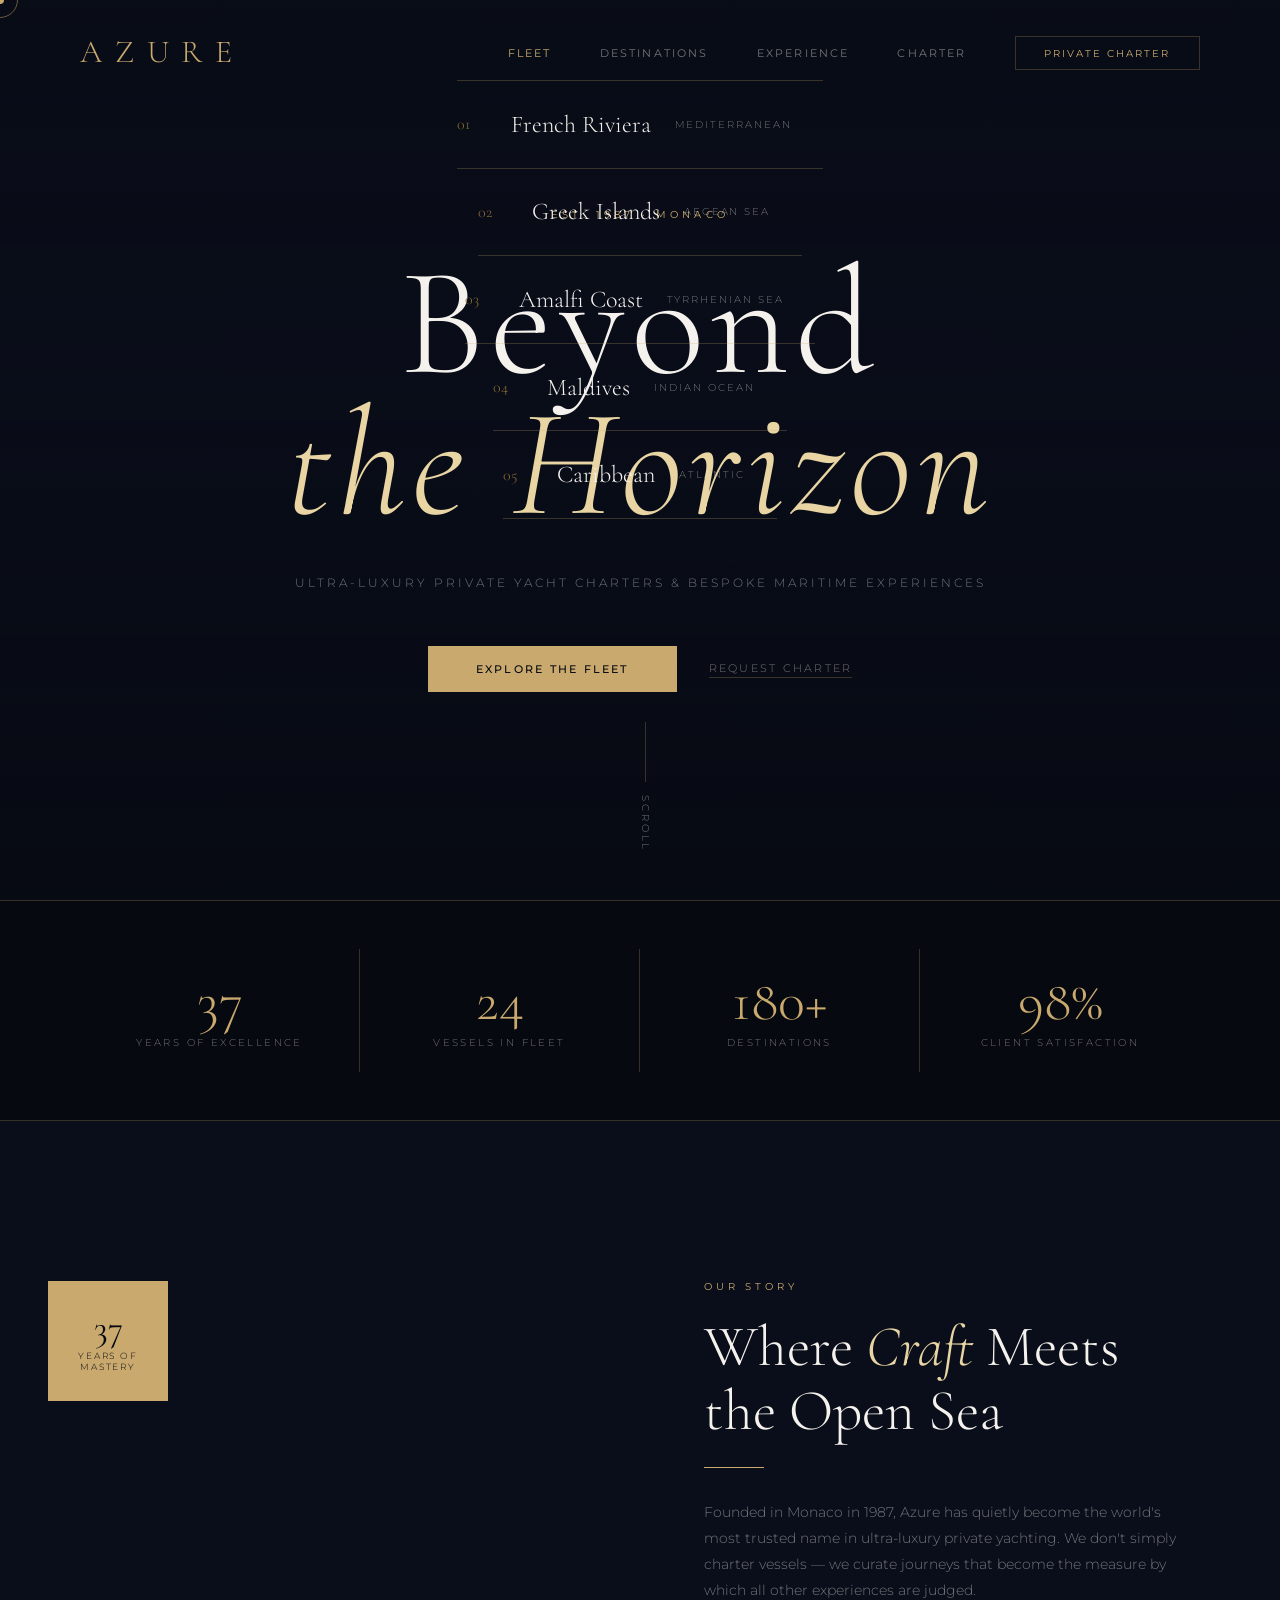
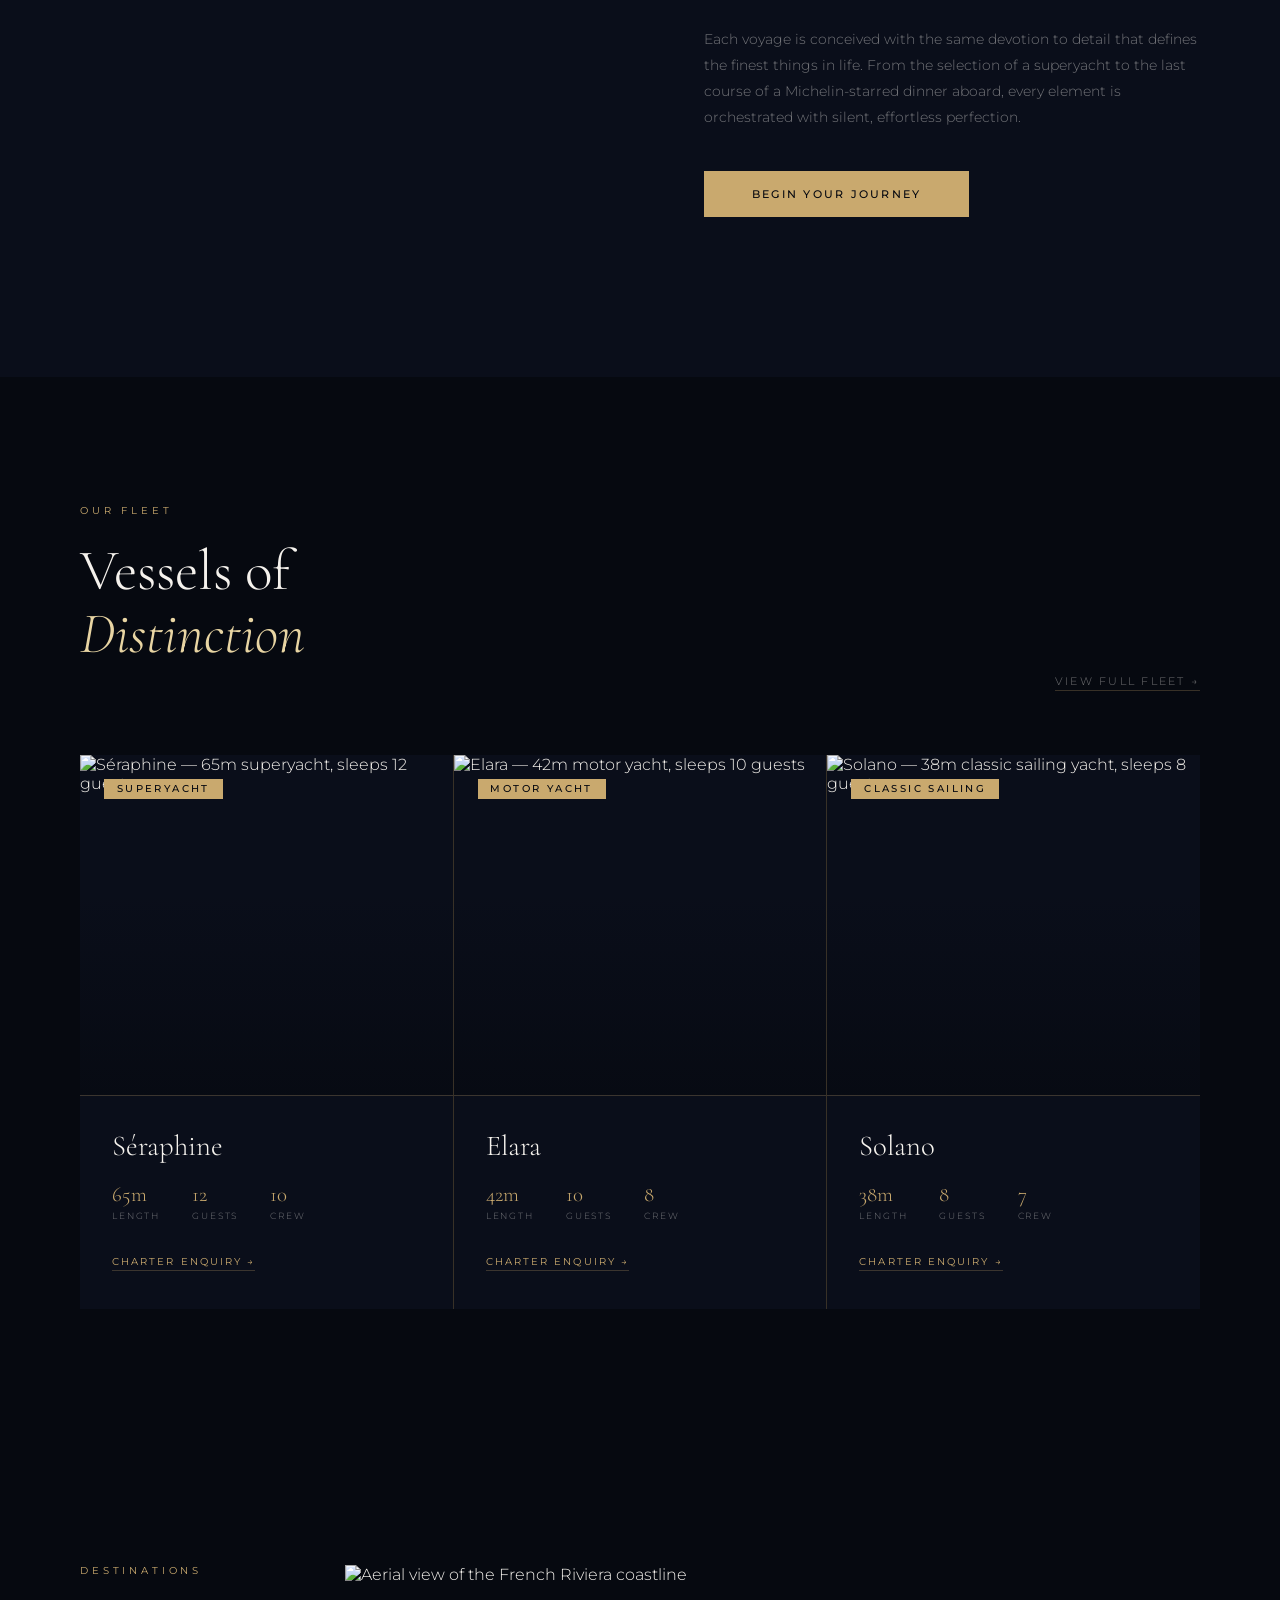
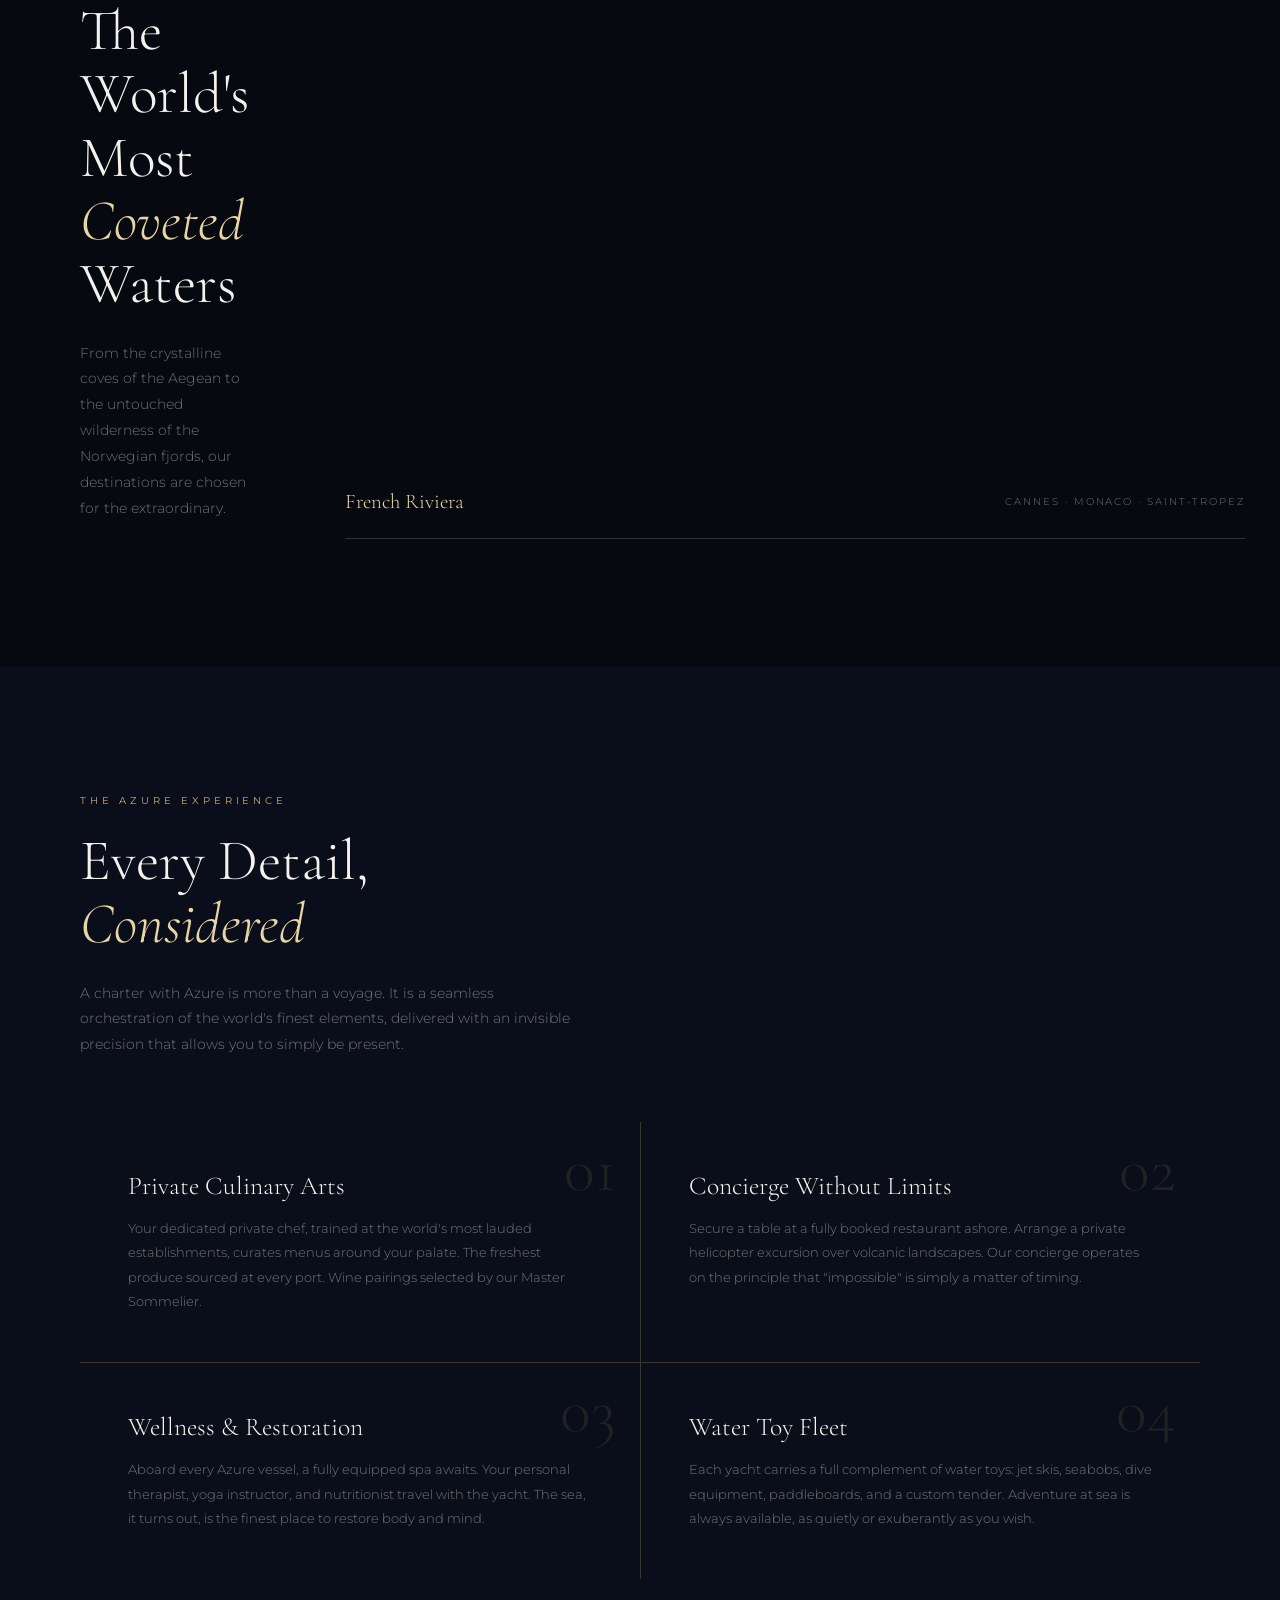
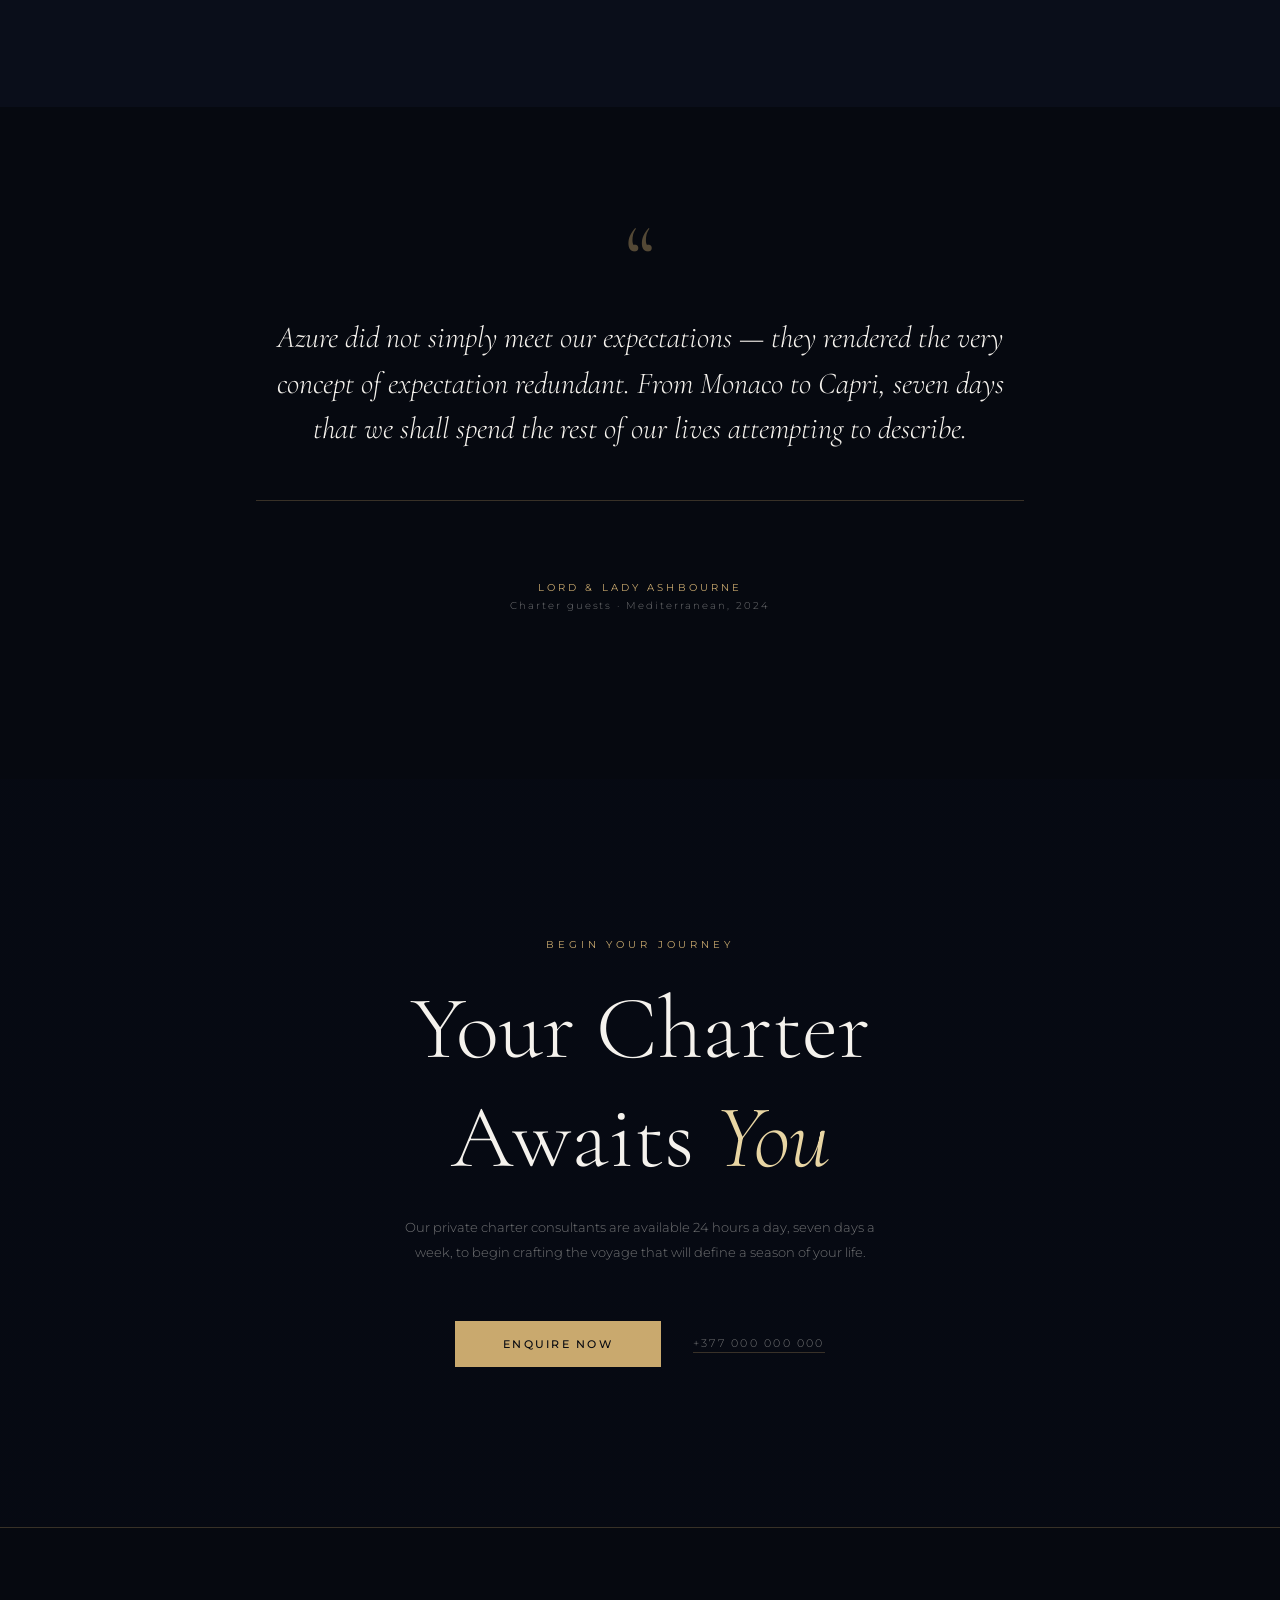
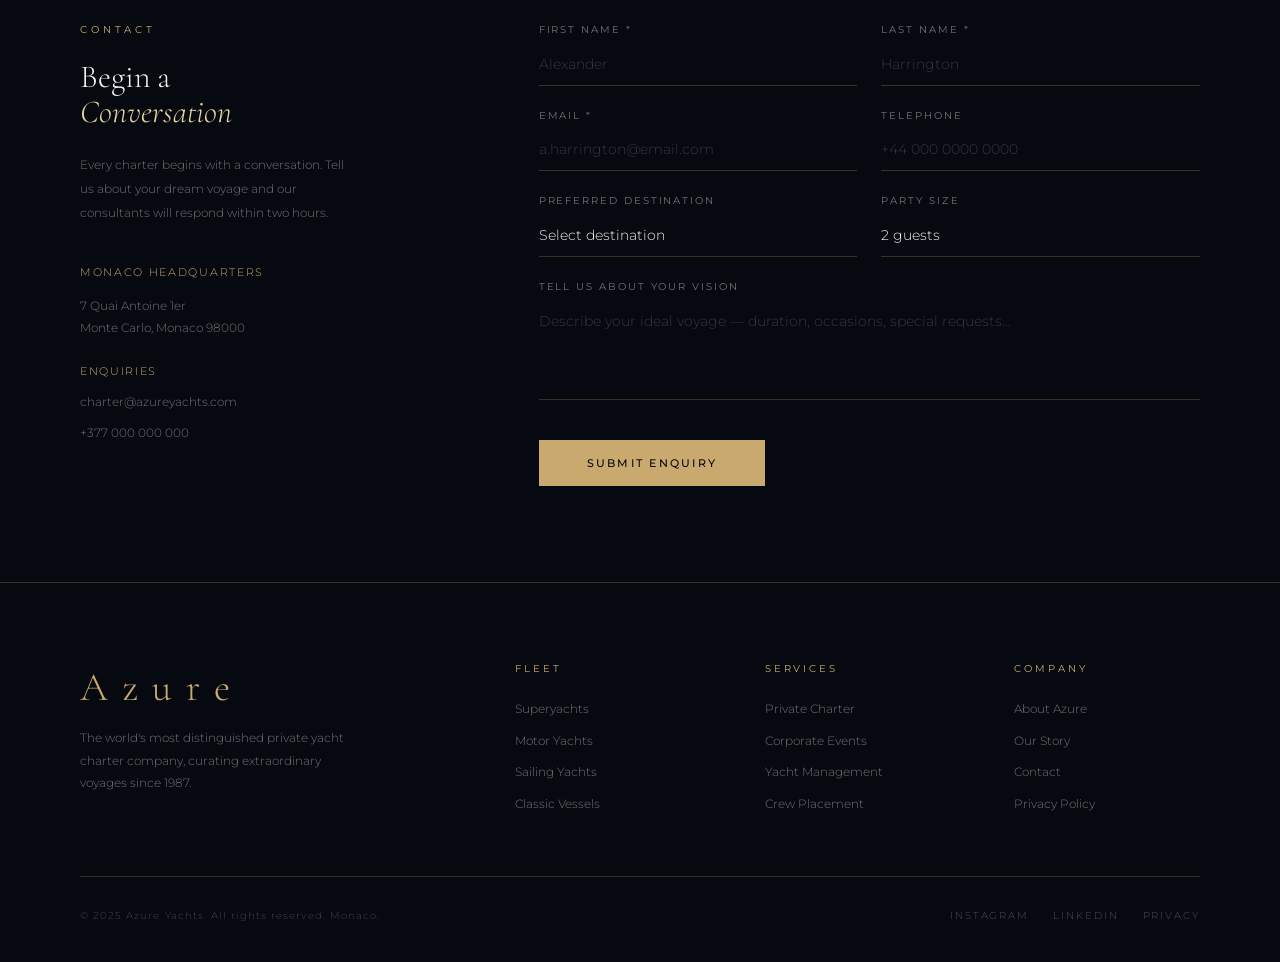
==== index.html @ 69f58d44 "Add files via upload" ====
<!DOCTYPE html>
<html lang="en">
<head>
  <meta charset="UTF-8">
  <meta name="viewport" content="width=device-width, initial-scale=1.0">

  <!-- SEO -->
  <title>Azure Yachts | Ultra-Luxury Private Yacht Charters | Monaco</title>
  <meta name="description" content="Azure Yachts offers world-class private yacht charters from Monaco. Explore the Mediterranean, Greek Islands, Maldives and Caribbean aboard our fleet of 24 superyachts. Est. 1987.">
  <meta name="keywords" content="luxury yacht charter, private yacht hire, superyacht Monaco, Mediterranean yacht charter, Azure Yachts">
  <meta name="robots" content="index, follow">
  <link rel="canonical" href="https://azureyachts.com/">

  <!-- Open Graph -->
  <meta property="og:title" content="Azure Yachts | Ultra-Luxury Private Yacht Charters">
  <meta property="og:description" content="Curating extraordinary private voyages since 1987. Charter a superyacht in the Mediterranean, Caribbean, Maldives and beyond.">
  <meta property="og:type" content="website">
  <meta property="og:url" content="https://azureyachts.com/">
  <meta property="og:image" content="https://images.unsplash.com/photo-1567899378494-47b22a2ae96a?w=1200&q=80">

  <!-- Twitter Card -->
  <meta name="twitter:card" content="summary_large_image">
  <meta name="twitter:title" content="Azure Yachts | Ultra-Luxury Private Yacht Charters">
  <meta name="twitter:description" content="Curating extraordinary private voyages since 1987.">
  <meta name="twitter:image" content="https://images.unsplash.com/photo-1567899378494-47b22a2ae96a?w=1200&q=80">

  <!-- Fonts -->
  <link rel="preconnect" href="https://fonts.googleapis.com">
  <link rel="preconnect" href="https://fonts.gstatic.com" crossorigin>
  <link href="https://fonts.googleapis.com/css2?family=Cormorant+Garamond:ital,wght@0,300;0,400;0,500;0,600;1,300;1,400&family=Montserrat:wght@200;300;400;500&display=swap" rel="stylesheet">

  <!-- Styles -->
  <link rel="stylesheet" href="css/style.css">
  <link rel="stylesheet" href="css/index.css">

  <!-- Structured Data -->
  <script type="application/ld+json">
  {
    "@context": "https://schema.org",
    "@type": "TravelAgency",
    "name": "Azure Yachts",
    "url": "https://azureyachts.com",
    "logo": "https://azureyachts.com/assets/logo.png",
    "description": "Ultra-luxury private yacht charter company based in Monaco. Est. 1987.",
    "address": {
      "@type": "PostalAddress",
      "streetAddress": "7 Quai Antoine 1er",
      "addressLocality": "Monte Carlo",
      "addressCountry": "MC",
      "postalCode": "98000"
    },
    "telephone": "+377000000000",
    "email": "charter@azureyachts.com",
    "foundingDate": "1987",
    "areaServed": ["Mediterranean", "Caribbean", "Indian Ocean", "Pacific", "Atlantic"]
  }
  </script>
</head>
<body>

<!-- Nav + Footer injected by components.js -->

<!-- =============================================
     HERO
============================================= -->
<main>
<section class="hero" id="home" aria-label="Hero">
  <div class="hero-bg" role="img" aria-label="Luxury superyacht at sea"></div>
  <div class="hero-content">
    <span class="hero-tag">Est. 1987 &middot; Monaco</span>
    <h1>Beyond <em>the Horizon</em></h1>
    <p class="hero-sub">Ultra-luxury private yacht charters &amp; bespoke maritime experiences</p>
    <div class="hero-actions">
      <a href="#fleet" class="btn-primary">Explore the Fleet</a>
      <a href="pages/enquiry.html" class="btn-ghost">Request Charter</a>
    </div>
  </div>
  <div class="scroll-indicator" aria-hidden="true">
    <div class="scroll-line"></div>
    <span>Scroll</span>
  </div>
</section>

<!-- =============================================
     STATS
============================================= -->
<div class="stats-strip" aria-label="Key statistics">
  <div class="stat-item reveal">
    <span class="stat-num">37</span>
    <span class="stat-label">Years of Excellence</span>
  </div>
  <div class="stat-item reveal reveal-delay-1">
    <span class="stat-num">24</span>
    <span class="stat-label">Vessels in Fleet</span>
  </div>
  <div class="stat-item reveal reveal-delay-2">
    <span class="stat-num">180+</span>
    <span class="stat-label">Destinations</span>
  </div>
  <div class="stat-item reveal reveal-delay-3">
    <span class="stat-num">98%</span>
    <span class="stat-label">Client Satisfaction</span>
  </div>
</div>

<!-- =============================================
     ABOUT
============================================= -->
<section id="about" aria-labelledby="about-heading">
  <div class="about">
    <div class="about-media reveal">
      <div class="about-img-main" role="img" aria-label="Luxury yacht deck"></div>
      <div class="about-img-accent" role="img" aria-label="Aerial view of yacht in blue water"></div>
      <div class="about-badge" aria-hidden="true">
        <strong>37</strong>
        <span>Years of Mastery</span>
      </div>
    </div>
    <div class="about-text">
      <span class="section-tag reveal">Our Story</span>
      <h2 id="about-heading" class="section-title reveal reveal-delay-1">Where <em>Craft</em> Meets<br>the Open Sea</h2>
      <div class="gold-divider reveal reveal-delay-2"></div>
      <p class="section-body reveal reveal-delay-2">
        Founded in Monaco in 1987, Azure has quietly become the world's most trusted name in ultra-luxury private yachting. We don't simply charter vessels — we curate journeys that become the measure by which all other experiences are judged.
      </p>
      <p class="section-body reveal reveal-delay-3" style="margin-top:1.5rem">
        Each voyage is conceived with the same devotion to detail that defines the finest things in life. From the selection of a superyacht to the last course of a Michelin-starred dinner aboard, every element is orchestrated with silent, effortless perfection.
      </p>
      <div class="reveal reveal-delay-3" style="margin-top: 2.5rem">
        <a href="pages/enquiry.html" class="btn-primary">Begin Your Journey</a>
      </div>
    </div>
  </div>
</section>

<!-- =============================================
     FLEET
============================================= -->
<section id="fleet" style="background: var(--deep);" aria-labelledby="fleet-heading">
  <div class="fleet-header">
    <div>
      <span class="section-tag reveal">Our Fleet</span>
      <h2 id="fleet-heading" class="section-title reveal reveal-delay-1">Vessels of<br><em>Distinction</em></h2>
    </div>
    <a href="pages/enquiry.html" class="btn-ghost reveal">View Full Fleet &rarr;</a>
  </div>

  <div class="fleet-grid">
    <article class="yacht-card reveal">
      <div class="yacht-img">
        <img src="https://images.unsplash.com/photo-1567899378494-47b22a2ae96a?w=700&q=80"
             alt="Séraphine — 65m superyacht, sleeps 12 guests" loading="lazy" width="700" height="340">
        <div class="yacht-img-overlay" aria-hidden="true"></div>
        <span class="yacht-type">Superyacht</span>
      </div>
      <div class="yacht-info">
        <h3 class="yacht-name">Séraphine</h3>
        <div class="yacht-specs">
          <div class="spec"><span class="spec-value">65m</span><span class="spec-label">Length</span></div>
          <div class="spec"><span class="spec-value">12</span><span class="spec-label">Guests</span></div>
          <div class="spec"><span class="spec-value">10</span><span class="spec-label">Crew</span></div>
        </div>
        <a href="pages/enquiry.html?vessel=Seraphine" class="yacht-link">Charter Enquiry &rarr;</a>
      </div>
    </article>

    <article class="yacht-card reveal reveal-delay-1">
      <div class="yacht-img">
        <img src="https://images.unsplash.com/photo-1605281317010-fe5ffe798166?w=700&q=80"
             alt="Elara — 42m motor yacht, sleeps 10 guests" loading="lazy" width="700" height="340">
        <div class="yacht-img-overlay" aria-hidden="true"></div>
        <span class="yacht-type">Motor Yacht</span>
      </div>
      <div class="yacht-info">
        <h3 class="yacht-name">Elara</h3>
        <div class="yacht-specs">
          <div class="spec"><span class="spec-value">42m</span><span class="spec-label">Length</span></div>
          <div class="spec"><span class="spec-value">10</span><span class="spec-label">Guests</span></div>
          <div class="spec"><span class="spec-value">8</span><span class="spec-label">Crew</span></div>
        </div>
        <a href="pages/enquiry.html?vessel=Elara" class="yacht-link">Charter Enquiry &rarr;</a>
      </div>
    </article>

    <article class="yacht-card reveal reveal-delay-2">
      <div class="yacht-img">
        <img src="https://images.unsplash.com/photo-1544551763-92ab472cad5d?w=700&q=80"
             alt="Solano — 38m classic sailing yacht, sleeps 8 guests" loading="lazy" width="700" height="340">
        <div class="yacht-img-overlay" aria-hidden="true"></div>
        <span class="yacht-type">Classic Sailing</span>
      </div>
      <div class="yacht-info">
        <h3 class="yacht-name">Solano</h3>
        <div class="yacht-specs">
          <div class="spec"><span class="spec-value">38m</span><span class="spec-label">Length</span></div>
          <div class="spec"><span class="spec-value">8</span><span class="spec-label">Guests</span></div>
          <div class="spec"><span class="spec-value">7</span><span class="spec-label">Crew</span></div>
        </div>
        <a href="pages/enquiry.html?vessel=Solano" class="yacht-link">Charter Enquiry &rarr;</a>
      </div>
    </article>
  </div>
</section>

<!-- =============================================
     DESTINATIONS
============================================= -->
<section class="destinations" id="destinations" aria-labelledby="dest-heading">
  <div class="dest-layout">
    <div>
      <span class="section-tag reveal">Destinations</span>
      <h2 id="dest-heading" class="section-title reveal reveal-delay-1">The World's Most<br><em>Coveted</em> Waters</h2>
      <p class="section-body reveal reveal-delay-2">From the crystalline coves of the Aegean to the untouched wilderness of the Norwegian fjords, our destinations are chosen for the extraordinary.</p>
      <nav class="dest-list" aria-label="Destination list">
        <a href="pages/enquiry.html?destination=french-riviera" class="dest-item reveal">
          <span class="dest-num">01</span>
          <span class="dest-name">French Riviera</span>
          <span class="dest-region">Mediterranean</span>
          <span class="dest-arrow" aria-hidden="true">&rarr;</span>
        </a>
        <a href="pages/enquiry.html?destination=greek-islands" class="dest-item reveal reveal-delay-1">
          <span class="dest-num">02</span>
          <span class="dest-name">Greek Islands</span>
          <span class="dest-region">Aegean Sea</span>
          <span class="dest-arrow" aria-hidden="true">&rarr;</span>
        </a>
        <a href="pages/enquiry.html?destination=amalfi-coast" class="dest-item reveal reveal-delay-2">
          <span class="dest-num">03</span>
          <span class="dest-name">Amalfi Coast</span>
          <span class="dest-region">Tyrrhenian Sea</span>
          <span class="dest-arrow" aria-hidden="true">&rarr;</span>
        </a>
        <a href="pages/enquiry.html?destination=maldives" class="dest-item reveal reveal-delay-3">
          <span class="dest-num">04</span>
          <span class="dest-name">Maldives</span>
          <span class="dest-region">Indian Ocean</span>
          <span class="dest-arrow" aria-hidden="true">&rarr;</span>
        </a>
        <a href="pages/enquiry.html?destination=caribbean" class="dest-item reveal">
          <span class="dest-num">05</span>
          <span class="dest-name">Caribbean</span>
          <span class="dest-region">Atlantic</span>
          <span class="dest-arrow" aria-hidden="true">&rarr;</span>
        </a>
      </nav>
    </div>
    <div class="dest-visual reveal">
      <img src="https://images.unsplash.com/photo-1559827291-72ee739d0d9a?w=900&q=85"
           alt="Aerial view of the French Riviera coastline" class="dest-main-img" loading="lazy" width="900" height="500">
      <div class="dest-caption">
        <span class="dest-caption-name">French Riviera</span>
        <span class="dest-caption-detail">Cannes &middot; Monaco &middot; Saint-Tropez</span>
      </div>
    </div>
  </div>
</section>

<!-- =============================================
     EXPERIENCE
============================================= -->
<section id="experience" aria-labelledby="exp-heading">
  <div style="max-width: 600px; margin-bottom: 0">
    <span class="section-tag reveal">The Azure Experience</span>
    <h2 id="exp-heading" class="section-title reveal reveal-delay-1">Every Detail,<br><em>Considered</em></h2>
    <p class="section-body reveal reveal-delay-2">A charter with Azure is more than a voyage. It is a seamless orchestration of the world's finest elements, delivered with an invisible precision that allows you to simply be present.</p>
  </div>

  <div class="experience-grid">
    <div class="exp-item reveal">
      <span class="exp-num" aria-hidden="true">01</span>
      <h3 class="exp-title">Private Culinary Arts</h3>
      <p class="exp-body">Your dedicated private chef, trained at the world's most lauded establishments, curates menus around your palate. The freshest produce sourced at every port. Wine pairings selected by our Master Sommelier.</p>
    </div>
    <div class="exp-item reveal reveal-delay-1">
      <span class="exp-num" aria-hidden="true">02</span>
      <h3 class="exp-title">Concierge Without Limits</h3>
      <p class="exp-body">Secure a table at a fully booked restaurant ashore. Arrange a private helicopter excursion over volcanic landscapes. Our concierge operates on the principle that "impossible" is simply a matter of timing.</p>
    </div>
    <div class="exp-item reveal">
      <span class="exp-num" aria-hidden="true">03</span>
      <h3 class="exp-title">Wellness &amp; Restoration</h3>
      <p class="exp-body">Aboard every Azure vessel, a fully equipped spa awaits. Your personal therapist, yoga instructor, and nutritionist travel with the yacht. The sea, it turns out, is the finest place to restore body and mind.</p>
    </div>
    <div class="exp-item reveal reveal-delay-1">
      <span class="exp-num" aria-hidden="true">04</span>
      <h3 class="exp-title">Water Toy Fleet</h3>
      <p class="exp-body">Each yacht carries a full complement of water toys: jet skis, seabobs, dive equipment, paddleboards, and a custom tender. Adventure at sea is always available, as quietly or exuberantly as you wish.</p>
    </div>
  </div>
</section>

<!-- =============================================
     TESTIMONIAL
============================================= -->
<div class="testimonial-section">
  <span class="quote-mark" aria-hidden="true">&ldquo;</span>
  <blockquote>
    <p class="quote-text reveal">Azure did not simply meet our expectations — they rendered the very concept of expectation redundant. From Monaco to Capri, seven days that we shall spend the rest of our lives attempting to describe.</p>
    <footer class="reveal reveal-delay-1">
      <p class="quote-author">Lord &amp; Lady Ashbourne</p>
      <span class="quote-title">Charter guests &middot; Mediterranean, 2024</span>
    </footer>
  </blockquote>
</div>

<!-- =============================================
     CTA
============================================= -->
<div class="cta-section" id="charter">
  <div class="cta-bg" role="img" aria-label="Sunset over yacht deck"></div>
  <div class="cta-content">
    <span class="section-tag reveal" style="display:block">Begin Your Journey</span>
    <h2 class="cta-title reveal reveal-delay-1">Your Charter<br>Awaits <em>You</em></h2>
    <p class="cta-body reveal reveal-delay-2">Our private charter consultants are available 24 hours a day, seven days a week, to begin crafting the voyage that will define a season of your life.</p>
    <div class="cta-actions reveal reveal-delay-3">
      <a href="pages/enquiry.html" class="btn-primary">Enquire Now</a>
      <a href="tel:+377000000000" class="btn-ghost">+377 000 000 000</a>
    </div>
  </div>
</div>

<!-- =============================================
     INLINE CONTACT STRIP
============================================= -->
<div class="contact-strip" id="contact">
  <div>
    <span class="section-tag">Contact</span>
    <h2 class="section-title" style="font-size: 2rem; margin-bottom: 1.5rem">Begin a<br><em>Conversation</em></h2>
    <p style="font-size: 0.78rem; line-height: 1.9; color: var(--muted); max-width: 280px;">Every charter begins with a conversation. Tell us about your dream voyage and our consultants will respond within two hours.</p>
    <address style="margin-top: 2.5rem; display: flex; flex-direction: column; gap: 1rem; font-style: normal;">
      <div style="font-size: 0.7rem; letter-spacing: 0.15em; color: var(--gold);">MONACO HEADQUARTERS</div>
      <div style="font-size: 0.78rem; color: var(--muted); line-height: 1.8;">7 Quai Antoine 1er<br>Monte Carlo, Monaco 98000</div>
      <div style="font-size: 0.7rem; letter-spacing: 0.15em; color: var(--gold); margin-top: 0.5rem;">ENQUIRIES</div>
      <a href="mailto:charter@azureyachts.com" style="font-size: 0.78rem; color: var(--muted); text-decoration: none; transition: color 0.3s" onmouseover="this.style.color='var(--gold-light)'" onmouseout="this.style.color='var(--muted)'">charter@azureyachts.com</a>
      <a href="tel:+377000000000" style="font-size: 0.78rem; color: var(--muted); text-decoration: none; transition: color 0.3s" onmouseover="this.style.color='var(--gold-light)'" onmouseout="this.style.color='var(--muted)'">+377 000 000 000</a>
    </address>
  </div>

  <!-- FormSubmit — replace YOUR_EMAIL with actual address -->
  <form id="homeContactForm" action="https://formsubmit.co/charter@azureyachts.com" method="POST" novalidate>
    <!-- FormSubmit config -->
    <input type="hidden" name="_subject" value="New Charter Enquiry — Azure Yachts">
    <input type="hidden" name="_next" value="https://azureyachts.com/pages/thank-you.html">
    <input type="hidden" name="_captcha" value="false">
    <input type="hidden" name="_template" value="table">
    <!-- Honeypot -->
    <input type="text" name="_honey" style="display:none">

    <div class="form-row">
      <div class="form-group">
        <label for="hc-first">First Name <span aria-hidden="true">*</span></label>
        <input type="text" id="hc-first" name="first_name" placeholder="Alexander" required autocomplete="given-name">
        <span class="form-error">Please enter your first name</span>
      </div>
      <div class="form-group">
        <label for="hc-last">Last Name <span aria-hidden="true">*</span></label>
        <input type="text" id="hc-last" name="last_name" placeholder="Harrington" required autocomplete="family-name">
        <span class="form-error">Please enter your last name</span>
      </div>
    </div>
    <div class="form-row">
      <div class="form-group">
        <label for="hc-email">Email <span aria-hidden="true">*</span></label>
        <input type="email" id="hc-email" name="email" placeholder="a.harrington@email.com" required autocomplete="email">
        <span class="form-error">Please enter a valid email</span>
      </div>
      <div class="form-group">
        <label for="hc-tel">Telephone</label>
        <input type="tel" id="hc-tel" name="telephone" placeholder="+44 000 0000 0000" autocomplete="tel">
      </div>
    </div>
    <div class="form-row">
      <div class="form-group">
        <label for="hc-dest">Preferred Destination</label>
        <select id="hc-dest" name="destination">
          <option value="">Select destination</option>
          <option>French Riviera</option>
          <option>Greek Islands</option>
          <option>Amalfi Coast</option>
          <option>Maldives</option>
          <option>Caribbean</option>
          <option>Norway Fjords</option>
          <option>Other / Bespoke</option>
        </select>
      </div>
      <div class="form-group">
        <label for="hc-guests">Party Size</label>
        <select id="hc-guests" name="party_size">
          <option>2 guests</option>
          <option>4–6 guests</option>
          <option>7–10 guests</option>
          <option>11–12 guests</option>
        </select>
      </div>
    </div>
    <div class="form-row">
      <div class="form-group form-full">
        <label for="hc-msg">Tell us about your vision</label>
        <textarea id="hc-msg" name="message" placeholder="Describe your ideal voyage — duration, occasions, special requests…"></textarea>
      </div>
    </div>
    <button type="submit" class="btn-primary" style="margin-top: 1rem; cursor: pointer;">Submit Enquiry</button>
  </form>
</div>
</main>

<!-- Scripts -->
<script src="js/components.js"></script>
<script src="js/main.js"></script>
<script src="js/index.js"></script>
</body>
</html>
---- css/style.css ----
/* =============================================
   AZURE YACHTS — Global Styles
   ============================================= */

*, *::before, *::after { margin: 0; padding: 0; box-sizing: border-box; }

:root {
  --navy: #0a0e1a;
  --deep: #060910;
  --gold: #c9a96e;
  --gold-light: #e8d5a3;
  --gold-dark: #8a6a35;
  --white: #f5f2ed;
  --cream: #ede8df;
  --muted: rgba(245,242,237,0.45);
  --subtle: rgba(201,169,110,0.15);
  --border: rgba(201,169,110,0.25);
  --nav-height: 90px;
}

html { scroll-behavior: smooth; }

body {
  background: var(--navy);
  color: var(--white);
  font-family: 'Montserrat', sans-serif;
  font-weight: 300;
  overflow-x: hidden;
  cursor: none;
}

/* Hide cursor on touch devices */
@media (hover: none) {
  body { cursor: auto; }
  .cursor, .cursor-ring { display: none; }
}

/* =============================================
   CUSTOM CURSOR
   ============================================= */
.cursor {
  position: fixed; width: 8px; height: 8px;
  background: var(--gold); border-radius: 50%;
  pointer-events: none; z-index: 9999;
  transform: translate(-50%, -50%);
  transition: transform 0.1s ease, width 0.2s ease, height 0.2s ease;
  will-change: left, top;
}
.cursor-ring {
  position: fixed; width: 36px; height: 36px;
  border: 1px solid rgba(201,169,110,0.5); border-radius: 50%;
  pointer-events: none; z-index: 9998;
  transform: translate(-50%, -50%);
  transition: all 0.25s ease;
  will-change: left, top;
}
.cursor.hover { width: 14px; height: 14px; }
.cursor-ring.hover { width: 56px; height: 56px; opacity: 0.4; }

/* =============================================
   NAVIGATION
   ============================================= */
nav {
  position: fixed; top: 0; left: 0; right: 0; z-index: 200;
  padding: 2rem 5rem;
  display: flex; align-items: center; justify-content: space-between;
  transition: all 0.5s ease;
}
nav.scrolled {
  background: rgba(6,9,16,0.95);
  backdrop-filter: blur(20px);
  -webkit-backdrop-filter: blur(20px);
  padding: 1rem 5rem;
  border-bottom: 1px solid var(--border);
}
.nav-logo {
  font-family: 'Cormorant Garamond', serif;
  font-size: 2rem; font-weight: 300; letter-spacing: 0.4em;
  color: var(--gold); text-decoration: none;
  text-transform: uppercase; z-index: 201;
}
.nav-links {
  display: flex; gap: 3rem; list-style: none; align-items: center;
}
.nav-links a {
  color: var(--muted); text-decoration: none;
  font-size: 0.68rem; letter-spacing: 0.2em; text-transform: uppercase;
  transition: color 0.3s ease; font-weight: 400;
}
.nav-links a:hover, .nav-links a.active { color: var(--gold); }
.nav-cta {
  padding: 0.65rem 1.8rem !important;
  border: 1px solid var(--border) !important;
  color: var(--gold) !important;
  font-size: 0.62rem !important;
  transition: all 0.3s ease !important;
  font-weight: 400 !important;
}
.nav-cta:hover {
  background: var(--subtle) !important;
  border-color: var(--gold) !important;
  color: var(--gold-light) !important;
}

/* Hamburger */
.nav-hamburger {
  display: none; flex-direction: column; gap: 5px;
  background: none; border: none; cursor: pointer; z-index: 201; padding: 4px;
}
.nav-hamburger span {
  display: block; width: 24px; height: 1px; background: var(--gold);
  transition: all 0.3s ease; transform-origin: center;
}
.nav-hamburger.open span:nth-child(1) { transform: translateY(6px) rotate(45deg); }
.nav-hamburger.open span:nth-child(2) { opacity: 0; }
.nav-hamburger.open span:nth-child(3) { transform: translateY(-6px) rotate(-45deg); }

/* Mobile menu */
.nav-mobile {
  display: none; position: fixed; inset: 0; z-index: 199;
  background: rgba(6,9,16,0.98);
  flex-direction: column; align-items: center; justify-content: center;
  gap: 2.5rem;
}
.nav-mobile.open { display: flex; }
.nav-mobile a {
  font-family: 'Cormorant Garamond', serif;
  font-size: 2.5rem; font-weight: 300; color: var(--white);
  text-decoration: none; letter-spacing: 0.05em;
  transition: color 0.3s ease;
}
.nav-mobile a:hover { color: var(--gold-light); }
.nav-mobile .mobile-cta {
  font-family: 'Montserrat', sans-serif;
  font-size: 0.7rem; letter-spacing: 0.25em; text-transform: uppercase;
  color: var(--gold); border: 1px solid var(--border);
  padding: 0.8rem 2.5rem; margin-top: 1rem;
  font-size: 0.65rem;
}

/* =============================================
   TYPOGRAPHY & SHARED COMPONENTS
   ============================================= */
.section-tag {
  font-size: 0.6rem; letter-spacing: 0.4em; text-transform: uppercase;
  color: var(--gold); margin-bottom: 1.5rem; display: block; font-weight: 400;
}
.section-title {
  font-family: 'Cormorant Garamond', serif;
  font-size: clamp(2.2rem, 4.5vw, 3.8rem);
  font-weight: 300; line-height: 1.1;
  color: var(--white); margin-bottom: 1.5rem;
}
.section-title em { font-style: italic; color: var(--gold-light); }
.section-body {
  font-size: 0.85rem; line-height: 1.9; color: var(--muted);
  max-width: 500px; font-weight: 300;
}
.gold-divider {
  width: 60px; height: 1px; background: var(--gold); margin: 0 0 2rem;
}

/* Buttons */
.btn-primary {
  padding: 1rem 3rem; background: var(--gold); color: var(--deep);
  text-decoration: none; font-size: 0.7rem;
  letter-spacing: 0.2em; text-transform: uppercase; font-weight: 500;
  transition: all 0.3s ease; display: inline-block;
  border: none; font-family: 'Montserrat', sans-serif;
}
.btn-primary:hover { background: var(--gold-light); }
.btn-ghost {
  color: var(--muted); text-decoration: none; font-size: 0.7rem;
  letter-spacing: 0.2em; text-transform: uppercase; font-weight: 300;
  border-bottom: 1px solid var(--border); padding-bottom: 2px;
  transition: all 0.3s ease; display: inline-block;
}
.btn-ghost:hover { color: var(--gold); border-color: var(--gold); }

/* Reveal animations */
.reveal {
  opacity: 0; transform: translateY(28px);
  transition: opacity 0.8s ease, transform 0.8s ease;
}
.reveal.visible { opacity: 1; transform: translateY(0); }
.reveal-delay-1 { transition-delay: 0.15s; }
.reveal-delay-2 { transition-delay: 0.3s; }
.reveal-delay-3 { transition-delay: 0.45s; }

/* =============================================
   FOOTER
   ============================================= */
footer {
  background: var(--deep);
  border-top: 1px solid var(--border);
  padding: 5rem 5rem 2.5rem;
}
.footer-grid {
  display: grid; grid-template-columns: 2fr 1fr 1fr 1fr; gap: 4rem; margin-bottom: 4rem;
}
.footer-logo {
  font-family: 'Cormorant Garamond', serif;
  font-size: 2.5rem; font-weight: 300; letter-spacing: 0.35em;
  color: var(--gold); text-decoration: none; display: block;
}
.footer-tagline {
  font-size: 0.75rem; line-height: 1.9; color: var(--muted);
  margin-top: 1rem; font-weight: 300; max-width: 280px;
}
.footer-col h4 {
  font-size: 0.6rem; letter-spacing: 0.3em; text-transform: uppercase;
  color: var(--gold); margin-bottom: 1.5rem; font-weight: 400;
}
.footer-col ul { list-style: none; display: flex; flex-direction: column; gap: 0.8rem; }
.footer-col ul a {
  font-size: 0.78rem; color: var(--muted); text-decoration: none;
  transition: color 0.3s ease; font-weight: 300;
}
.footer-col ul a:hover { color: var(--gold-light); }
.footer-bottom {
  padding-top: 2rem; border-top: 1px solid var(--border);
  display: flex; justify-content: space-between; align-items: center;
}
.footer-copy { font-size: 0.65rem; color: rgba(245,242,237,0.25); letter-spacing: 0.1em; }
.footer-social { display: flex; gap: 1.5rem; }
.footer-social a {
  font-size: 0.6rem; letter-spacing: 0.2em; text-transform: uppercase;
  color: rgba(245,242,237,0.3); text-decoration: none; transition: color 0.3s ease;
}
.footer-social a:hover { color: var(--gold); }

/* =============================================
   FORM STYLES
   ============================================= */
.form-row { display: grid; grid-template-columns: 1fr 1fr; gap: 1.5rem; margin-bottom: 1.5rem; }
.form-group { display: flex; flex-direction: column; gap: 0.5rem; }
.form-group label {
  font-size: 0.6rem; letter-spacing: 0.2em; text-transform: uppercase;
  color: var(--muted); font-weight: 400;
}
.form-group input,
.form-group select,
.form-group textarea {
  background: transparent; border: none;
  border-bottom: 1px solid var(--border);
  color: var(--white); padding: 0.8rem 0;
  font-family: 'Montserrat', sans-serif; font-size: 0.85rem; font-weight: 300;
  outline: none; transition: border-color 0.3s ease; width: 100%;
  -webkit-appearance: none; appearance: none;
}
.form-group input::placeholder,
.form-group textarea::placeholder { color: rgba(245,242,237,0.2); }
.form-group input:focus,
.form-group select:focus,
.form-group textarea:focus { border-bottom-color: var(--gold); }
.form-group select { cursor: pointer; color: var(--white); }
.form-group select option { background: #0a0e1a; color: var(--white); }
.form-group textarea { resize: none; height: 100px; }
.form-full { grid-column: 1 / -1; }
.form-error { color: #e06060; font-size: 0.6rem; letter-spacing: 0.1em; margin-top: 0.3rem; display: none; }
.form-group.invalid .form-error { display: block; }
.form-group.invalid input,
.form-group.invalid select,
.form-group.invalid textarea { border-bottom-color: #e06060; }

/* =============================================
   STATS STRIP
   ============================================= */
.stats-strip {
  background: var(--deep);
  border-top: 1px solid var(--border);
  border-bottom: 1px solid var(--border);
  padding: 3rem 5rem;
  display: grid; grid-template-columns: repeat(4, 1fr);
}
.stat-item {
  text-align: center; padding: 1.5rem 2rem;
  border-right: 1px solid var(--border);
}
.stat-item:last-child { border-right: none; }
.stat-num {
  font-family: 'Cormorant Garamond', serif;
  font-size: 3.5rem; font-weight: 300; color: var(--gold); line-height: 1; display: block;
}
.stat-label {
  font-size: 0.6rem; letter-spacing: 0.25em; text-transform: uppercase;
  color: var(--muted); margin-top: 0.5rem; display: block;
}

/* =============================================
   PAGE HERO (interior pages)
   ============================================= */
.page-hero {
  padding-top: calc(var(--nav-height) + 4rem);
  padding-bottom: 4rem;
  padding-left: 5rem; padding-right: 5rem;
  border-bottom: 1px solid var(--border);
}
.page-hero-tag { font-size: 0.6rem; letter-spacing: 0.4em; color: var(--gold); text-transform: uppercase; display: block; margin-bottom: 1.5rem; }
.page-hero h1 {
  font-family: 'Cormorant Garamond', serif;
  font-size: clamp(3rem, 7vw, 6rem); font-weight: 300; line-height: 1;
  color: var(--white);
}
.page-hero h1 em { font-style: italic; color: var(--gold-light); }

/* =============================================
   RESPONSIVE — TABLET & MOBILE
   ============================================= */
@media (max-width: 1100px) {
  nav { padding: 1.5rem 2rem; }
  nav.scrolled { padding: 1rem 2rem; }
  .nav-links { display: none; }
  .nav-hamburger { display: flex; }
  .stats-strip { grid-template-columns: repeat(2, 1fr); padding: 2rem; }
  .stat-item:nth-child(2) { border-right: none; }
  footer { padding: 4rem 2rem 2rem; }
  .footer-grid { grid-template-columns: 1fr 1fr; gap: 2.5rem; }
  .page-hero { padding-left: 2rem; padding-right: 2rem; }
}

@media (max-width: 640px) {
  .stats-strip { grid-template-columns: 1fr 1fr; padding: 1.5rem; }
  .stat-item { padding: 1rem; }
  .stat-num { font-size: 2.8rem; }
  .footer-grid { grid-template-columns: 1fr; gap: 2rem; }
  .footer-bottom { flex-direction: column; gap: 1rem; text-align: center; }
  .form-row { grid-template-columns: 1fr; }
  .btn-primary { padding: 0.9rem 2rem; font-size: 0.65rem; }
}
---- css/index.css ----
/* =============================================
   AZURE YACHTS — Index Page Styles
   ============================================= */

/* ---- Hero ---- */
.hero {
  height: 100vh; position: relative;
  display: flex; align-items: center; justify-content: center;
  overflow: hidden;
}
.hero-bg {
  position: absolute; inset: 0;
  background:
    linear-gradient(to bottom, rgba(6,9,16,0.3) 0%, rgba(6,9,16,0.08) 40%, rgba(6,9,16,0.65) 100%),
    url('https://images.unsplash.com/photo-1567899378494-47b22a2ae96a?w=1800&q=85') center/cover no-repeat;
  transform: scale(1.05);
  animation: heroZoom 22s ease-in-out infinite alternate;
  will-change: transform;
}
@keyframes heroZoom {
  from { transform: scale(1.05); }
  to   { transform: scale(1.13); }
}
.hero-content {
  position: relative; text-align: center; z-index: 2;
  padding: 0 1rem;
  animation: fadeUp 1.4s ease forwards; opacity: 0;
}
@keyframes fadeUp {
  from { opacity: 0; transform: translateY(40px); }
  to   { opacity: 1; transform: translateY(0); }
}
.hero-tag {
  font-size: 0.65rem; letter-spacing: 0.4em; text-transform: uppercase;
  color: var(--gold); margin-bottom: 2rem; font-weight: 400; display: block;
  animation: fadeUp 1.4s ease 0.2s forwards; opacity: 0;
}
.hero h1 {
  font-family: 'Cormorant Garamond', serif;
  font-size: clamp(4rem, 12vw, 10rem);
  font-weight: 300; line-height: 0.92; letter-spacing: 0.04em;
  color: var(--white); margin-bottom: 0.1em;
  animation: fadeUp 1.4s ease 0.3s forwards; opacity: 0;
}
.hero h1 em { font-style: italic; color: var(--gold-light); display: block; }
.hero-sub {
  font-size: 0.75rem; letter-spacing: 0.25em; text-transform: uppercase;
  color: var(--muted); margin: 2.5rem 0 3.5rem; font-weight: 300;
  animation: fadeUp 1.4s ease 0.5s forwards; opacity: 0;
}
.hero-actions {
  display: flex; align-items: center; gap: 2rem; justify-content: center; flex-wrap: wrap;
  animation: fadeUp 1.4s ease 0.7s forwards; opacity: 0;
}
.scroll-indicator {
  position: absolute; bottom: 3rem; left: 50%; transform: translateX(-50%);
  display: flex; flex-direction: column; align-items: center; gap: 0.8rem;
  opacity: 0; animation: fadeUp 1s ease 1.3s forwards;
}
.scroll-indicator span {
  font-size: 0.6rem; letter-spacing: 0.3em; text-transform: uppercase;
  color: var(--muted); writing-mode: vertical-rl;
}
.scroll-line {
  width: 1px; height: 60px; background: var(--border); position: relative; overflow: hidden;
}
.scroll-line::after {
  content: ''; position: absolute; top: -100%; width: 100%; height: 100%;
  background: var(--gold); animation: scrollAnim 2.2s ease-in-out infinite;
}
@keyframes scrollAnim { 0% { top: -100%; } 100% { top: 100%; } }

/* ---- About ---- */
section#about { padding: 8rem 5rem; }
.about {
  display: grid; grid-template-columns: 1fr 1fr; gap: 8rem; align-items: center;
}
.about-media { position: relative; height: 600px; }
.about-img-main {
  position: absolute; inset: 0;
  background: url('https://images.unsplash.com/photo-1544551763-92ab472cad5d?w=900&q=85') center/cover;
  clip-path: polygon(0 0, 85% 0, 100% 8%, 100% 100%, 15% 100%, 0 92%);
}
.about-img-accent {
  position: absolute; bottom: -2rem; right: -2rem;
  width: 200px; height: 260px;
  background: url('https://images.unsplash.com/photo-1516426122078-c23e76319801?w=400&q=85') center/cover;
  border: 4px solid var(--navy);
}
.about-badge {
  position: absolute; top: 2rem; left: -2rem;
  background: var(--gold); color: var(--deep);
  padding: 1.5rem; width: 120px; height: 120px;
  display: flex; flex-direction: column; align-items: center; justify-content: center; text-align: center;
}
.about-badge strong {
  font-family: 'Cormorant Garamond', serif; font-size: 2.2rem; font-weight: 400; display: block; line-height: 1;
}
.about-badge span { font-size: 0.55rem; letter-spacing: 0.2em; text-transform: uppercase; margin-top: 0.3rem; display: block; }
.about-text .gold-divider { margin-left: 0; }

/* ---- Fleet ---- */
section#fleet { padding: 8rem 5rem; }
.fleet-header {
  display: flex; justify-content: space-between; align-items: flex-end; margin-bottom: 4rem;
}
.fleet-grid {
  display: grid; grid-template-columns: repeat(3, 1fr); gap: 1px;
  background: var(--border);
}
.yacht-card { background: var(--navy); overflow: hidden; position: relative; }
.yacht-img { height: 340px; overflow: hidden; position: relative; }
.yacht-img img {
  width: 100%; height: 100%; object-fit: cover;
  transition: transform 1s ease; display: block;
}
.yacht-card:hover .yacht-img img { transform: scale(1.08); }
.yacht-img-overlay {
  position: absolute; inset: 0;
  background: linear-gradient(to top, rgba(6,9,16,0.7) 0%, transparent 60%);
}
.yacht-type {
  position: absolute; top: 1.5rem; left: 1.5rem;
  font-size: 0.6rem; letter-spacing: 0.25em; text-transform: uppercase;
  background: var(--gold); color: var(--deep); padding: 0.3rem 0.8rem; font-weight: 500;
}
.yacht-info {
  padding: 2rem 2rem 2.5rem; border-top: 1px solid var(--border);
}
.yacht-name {
  font-family: 'Cormorant Garamond', serif; font-size: 1.8rem; font-weight: 300;
  color: var(--white); margin-bottom: 0.5rem;
}
.yacht-specs { display: flex; gap: 2rem; margin: 1.2rem 0 1.8rem; }
.spec { display: flex; flex-direction: column; gap: 0.2rem; }
.spec-value {
  font-family: 'Cormorant Garamond', serif; font-size: 1.3rem; color: var(--gold); font-weight: 300;
}
.spec-label { font-size: 0.58rem; letter-spacing: 0.2em; text-transform: uppercase; color: var(--muted); }
.yacht-link {
  font-size: 0.65rem; letter-spacing: 0.2em; text-transform: uppercase; color: var(--gold);
  text-decoration: none; font-weight: 400; border-bottom: 1px solid var(--border);
  padding-bottom: 2px; transition: border-color 0.3s ease;
}
.yacht-link:hover { border-color: var(--gold); }

/* ---- Destinations ---- */
.destinations { background: var(--deep); padding: 8rem 5rem; }
.dest-layout {
  display: grid; grid-template-columns: 1fr 2fr; gap: 6rem; align-items: start;
}
.dest-list { margin-top: 3rem; display: flex; flex-direction: column; }
.dest-item {
  display: flex; align-items: center; gap: 1.5rem;
  padding: 1.8rem 0; border-bottom: 1px solid var(--border);
  text-decoration: none; transition: all 0.3s ease;
}
.dest-item:first-child { border-top: 1px solid var(--border); }
.dest-num {
  font-family: 'Cormorant Garamond', serif; font-size: 1rem; color: var(--gold-dark); font-weight: 300; min-width: 30px;
}
.dest-name {
  font-family: 'Cormorant Garamond', serif; font-size: 1.5rem; font-weight: 300;
  color: var(--white); transition: color 0.3s ease; flex: 1;
}
.dest-region { font-size: 0.6rem; letter-spacing: 0.2em; color: var(--muted); text-transform: uppercase; }
.dest-item:hover .dest-name { color: var(--gold-light); }
.dest-arrow {
  font-size: 0.8rem; color: var(--gold); opacity: 0;
  transition: opacity 0.3s ease, transform 0.3s ease; transform: translateX(-10px);
}
.dest-item:hover .dest-arrow { opacity: 1; transform: translateX(0); }
.dest-visual { position: sticky; top: 7rem; }
.dest-main-img { width: 100%; height: 500px; object-fit: cover; display: block; }
.dest-caption {
  padding: 1.5rem 0; border-bottom: 1px solid var(--border);
  display: flex; justify-content: space-between; align-items: center;
}
.dest-caption-name { font-family: 'Cormorant Garamond', serif; font-size: 1.3rem; color: var(--gold-light); }
.dest-caption-detail { font-size: 0.6rem; letter-spacing: 0.2em; text-transform: uppercase; color: var(--muted); }

/* ---- Experience ---- */
section#experience { padding: 8rem 5rem; }
.experience-grid {
  display: grid; grid-template-columns: repeat(2, 1fr); gap: 1px;
  background: var(--border); margin-top: 4rem;
}
.exp-item {
  background: var(--navy); padding: 3rem; position: relative; overflow: hidden;
  transition: background 0.4s ease;
}
.exp-item::before {
  content: ''; position: absolute; top: 0; left: 0;
  width: 3px; height: 0; background: var(--gold); transition: height 0.5s ease;
}
.exp-item:hover::before { height: 100%; }
.exp-item:hover { background: rgba(201,169,110,0.04); }
.exp-num {
  font-family: 'Cormorant Garamond', serif; font-size: 4rem;
  color: rgba(201,169,110,0.12); position: absolute; top: 1rem; right: 1.5rem;
  font-weight: 300; line-height: 1;
}
.exp-title {
  font-family: 'Cormorant Garamond', serif; font-size: 1.6rem; font-weight: 300;
  color: var(--white); margin-bottom: 1rem;
}
.exp-body { font-size: 0.8rem; line-height: 1.9; color: var(--muted); font-weight: 300; }

/* ---- Testimonial ---- */
.testimonial-section {
  background: var(--deep); text-align: center; padding: 8rem 20%;
}
.quote-mark {
  font-family: 'Cormorant Garamond', serif; font-size: 6rem;
  color: var(--gold); line-height: 0.5; margin-bottom: 2rem; display: block; opacity: 0.4;
}
.quote-text {
  font-family: 'Cormorant Garamond', serif; font-size: 1.9rem; font-weight: 300;
  font-style: italic; line-height: 1.5; color: var(--white); margin-bottom: 3rem;
}
.quote-author { font-size: 0.65rem; letter-spacing: 0.3em; text-transform: uppercase; color: var(--gold); font-weight: 400; }
.quote-title { font-size: 0.6rem; letter-spacing: 0.2em; color: var(--muted); margin-top: 0.4rem; display: block; }

/* ---- CTA ---- */
.cta-section { position: relative; text-align: center; padding: 10rem 5rem; overflow: hidden; }
.cta-bg {
  position: absolute; inset: 0;
  background:
    linear-gradient(rgba(6,9,16,0.72), rgba(6,9,16,0.72)),
    url('https://images.unsplash.com/photo-1605281317010-fe5ffe798166?w=1600&q=80') center/cover;
}
.cta-content { position: relative; z-index: 1; }
.cta-title {
  font-family: 'Cormorant Garamond', serif; font-size: clamp(3rem, 7vw, 6rem);
  font-weight: 300; color: var(--white); margin-bottom: 1.5rem;
}
.cta-title em { font-style: italic; color: var(--gold-light); }
.cta-body { font-size: 0.8rem; line-height: 1.9; color: var(--muted); max-width: 500px; margin: 0 auto 3.5rem; }
.cta-actions { display: flex; gap: 2rem; justify-content: center; align-items: center; flex-wrap: wrap; }

/* ---- Contact strip ---- */
.contact-strip {
  background: var(--deep); border-top: 1px solid var(--border);
  padding: 6rem 5rem;
  display: grid; grid-template-columns: 1fr 2fr; gap: 8rem; align-items: start;
}

/* =============================================
   RESPONSIVE
============================================= */
@media (max-width: 1100px) {
  section#about, section#fleet, .destinations, section#experience,
  .cta-section, .contact-strip { padding: 5rem 2rem; }
  .about { grid-template-columns: 1fr; gap: 4rem; }
  .about-media { height: 400px; }
  .about-badge { left: 0; }
  .fleet-grid { grid-template-columns: 1fr; }
  .dest-layout { grid-template-columns: 1fr; }
  .dest-visual { position: static; }
  .experience-grid { grid-template-columns: 1fr; }
  .testimonial-section { padding: 5rem 5%; }
  .contact-strip { grid-template-columns: 1fr; gap: 3rem; }
  .fleet-header { flex-direction: column; align-items: flex-start; gap: 1.5rem; }
}

@media (max-width: 640px) {
  .hero h1 { font-size: clamp(3.5rem, 14vw, 6rem); }
  .hero-sub { font-size: 0.65rem; letter-spacing: 0.15em; }
  .hero-actions { flex-direction: column; gap: 1.2rem; }
  .testimonial-section { padding: 4rem 2rem; }
  .quote-text { font-size: 1.4rem; }
  .cta-section { padding: 6rem 2rem; }
  .about-img-accent { display: none; }
  .exp-item { padding: 2rem; }
}
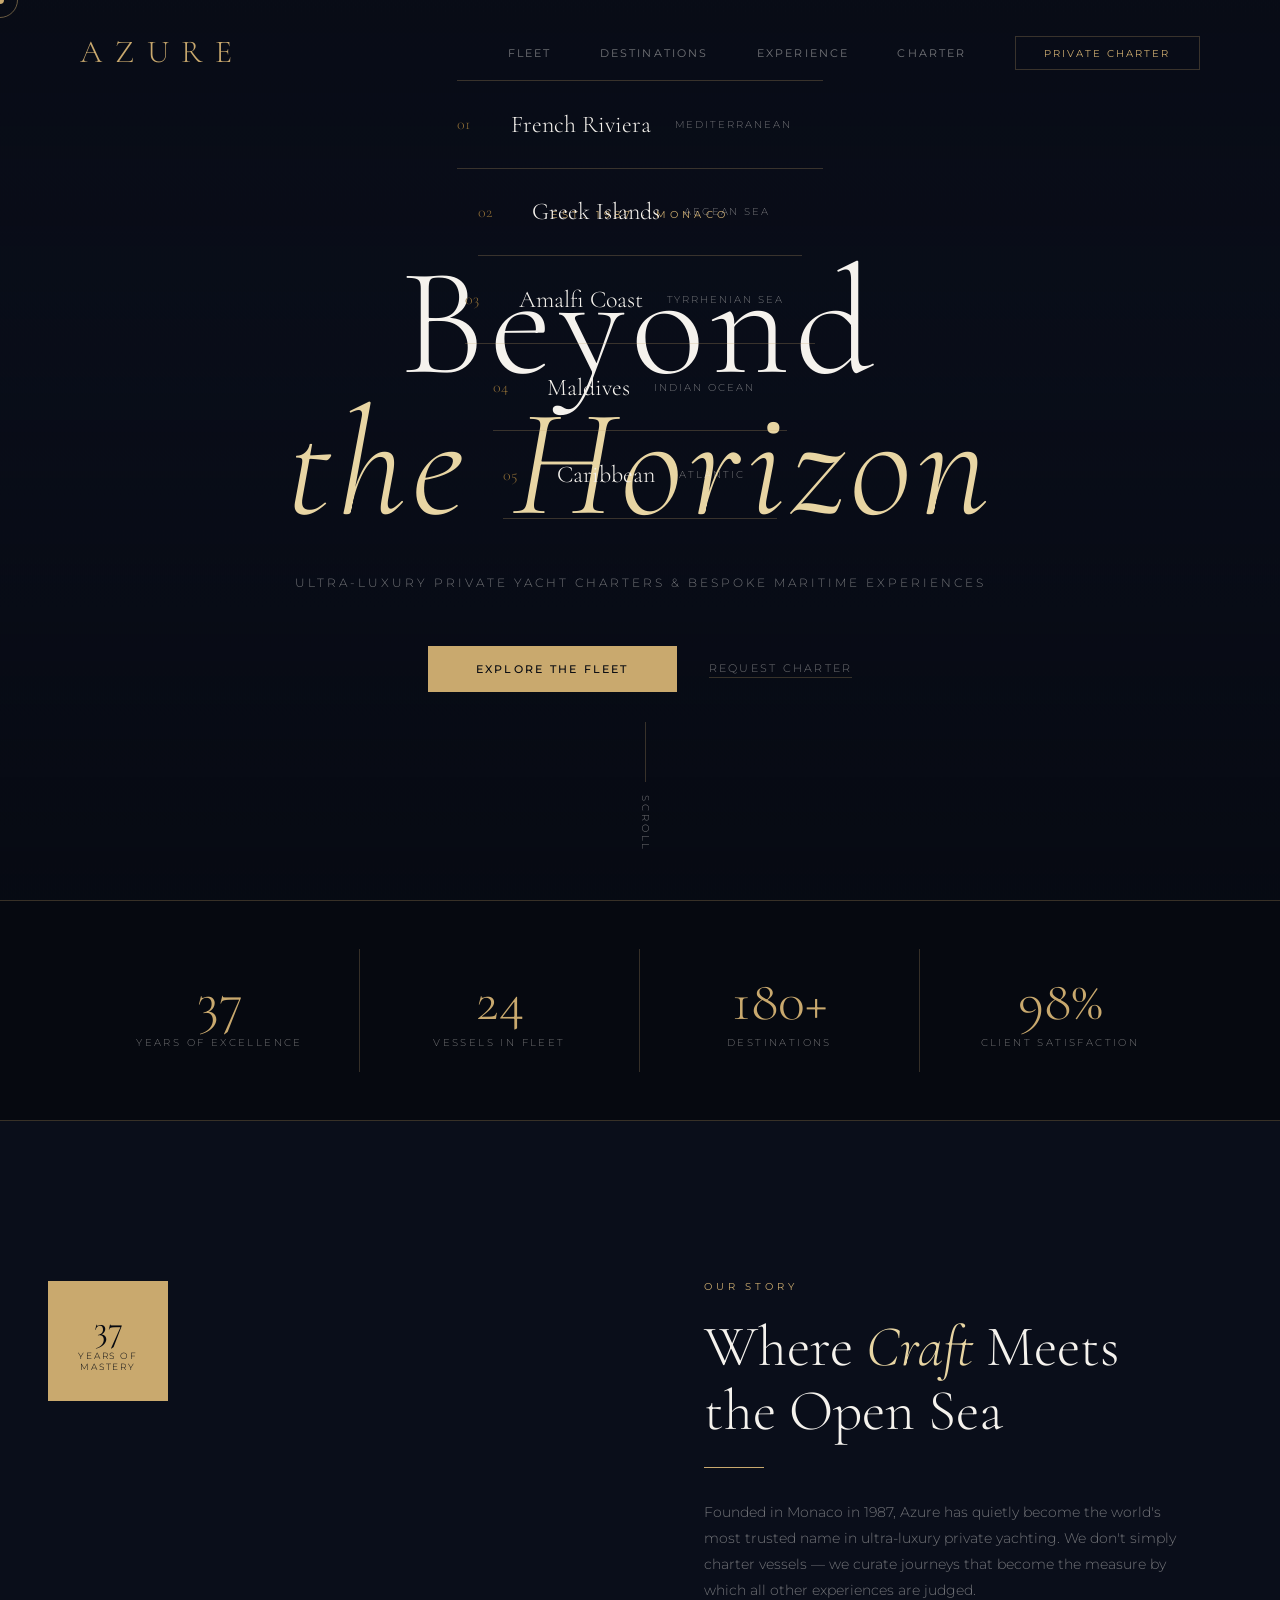
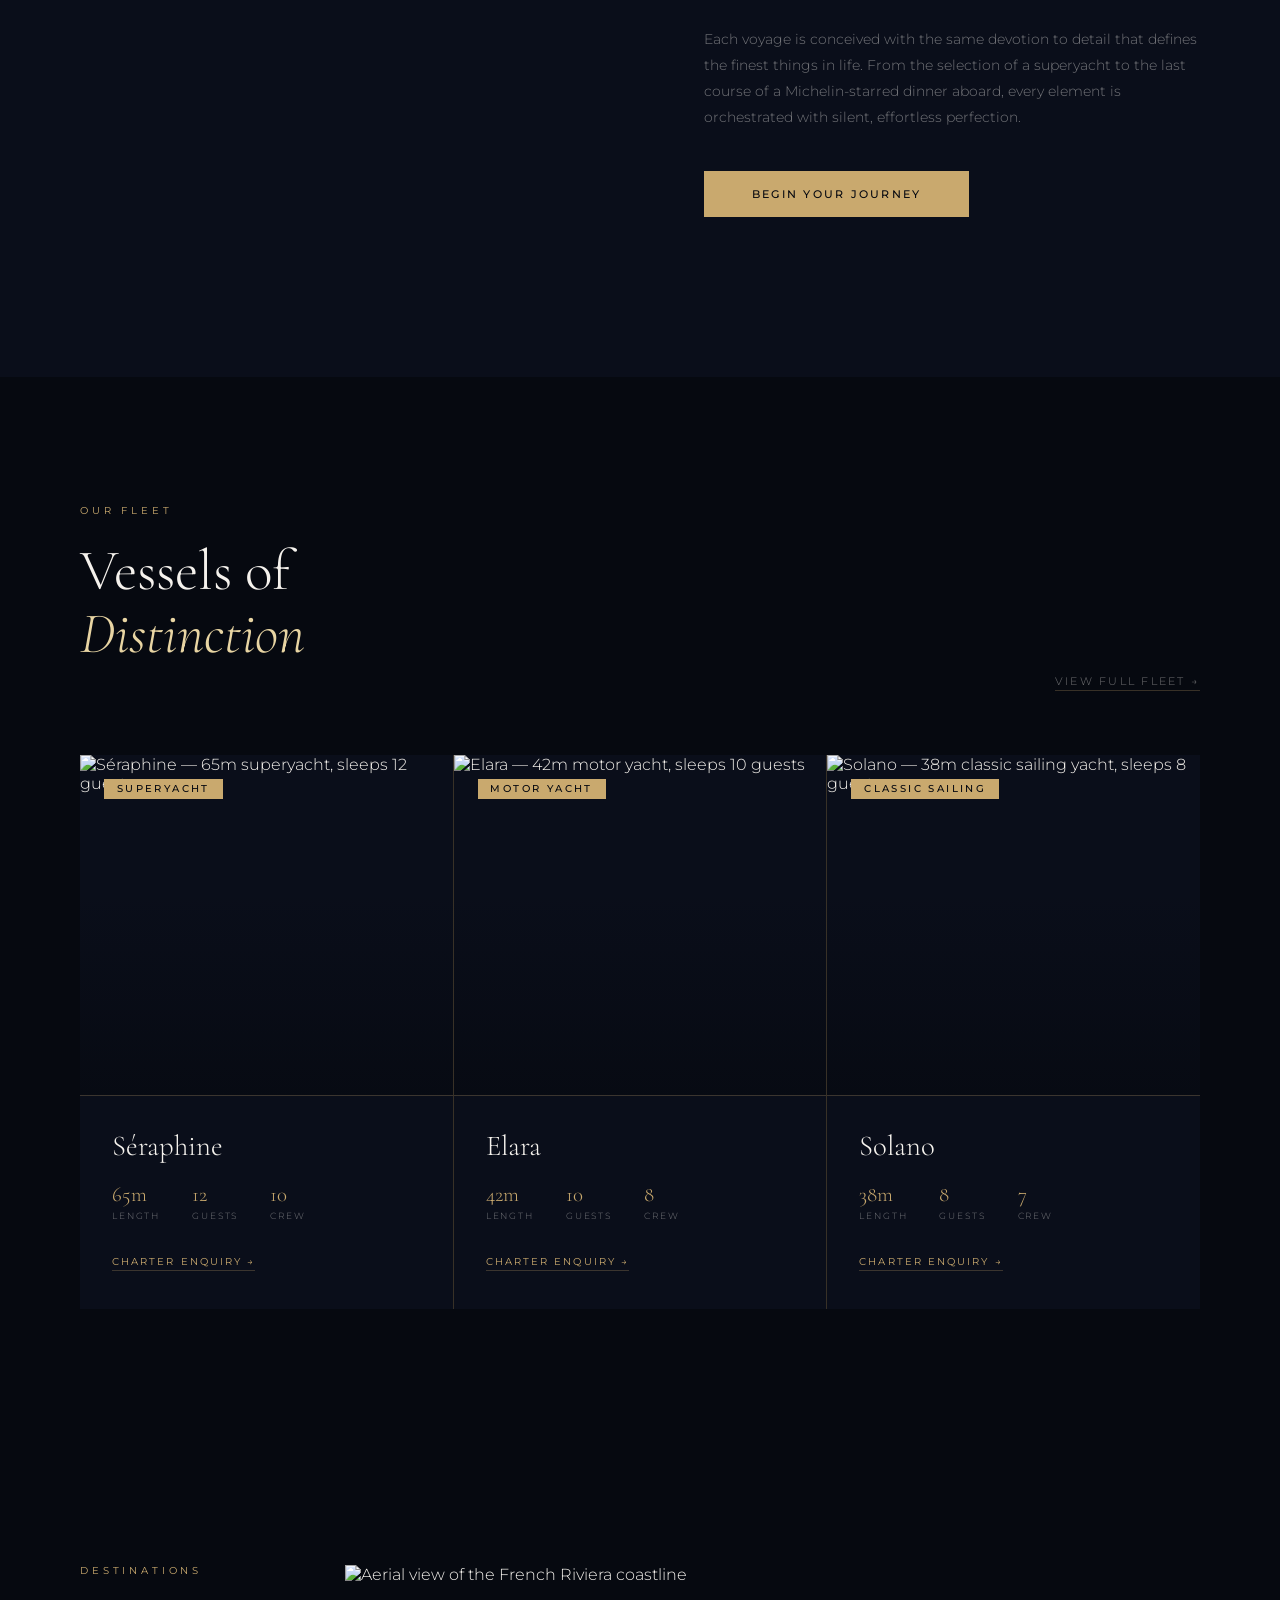
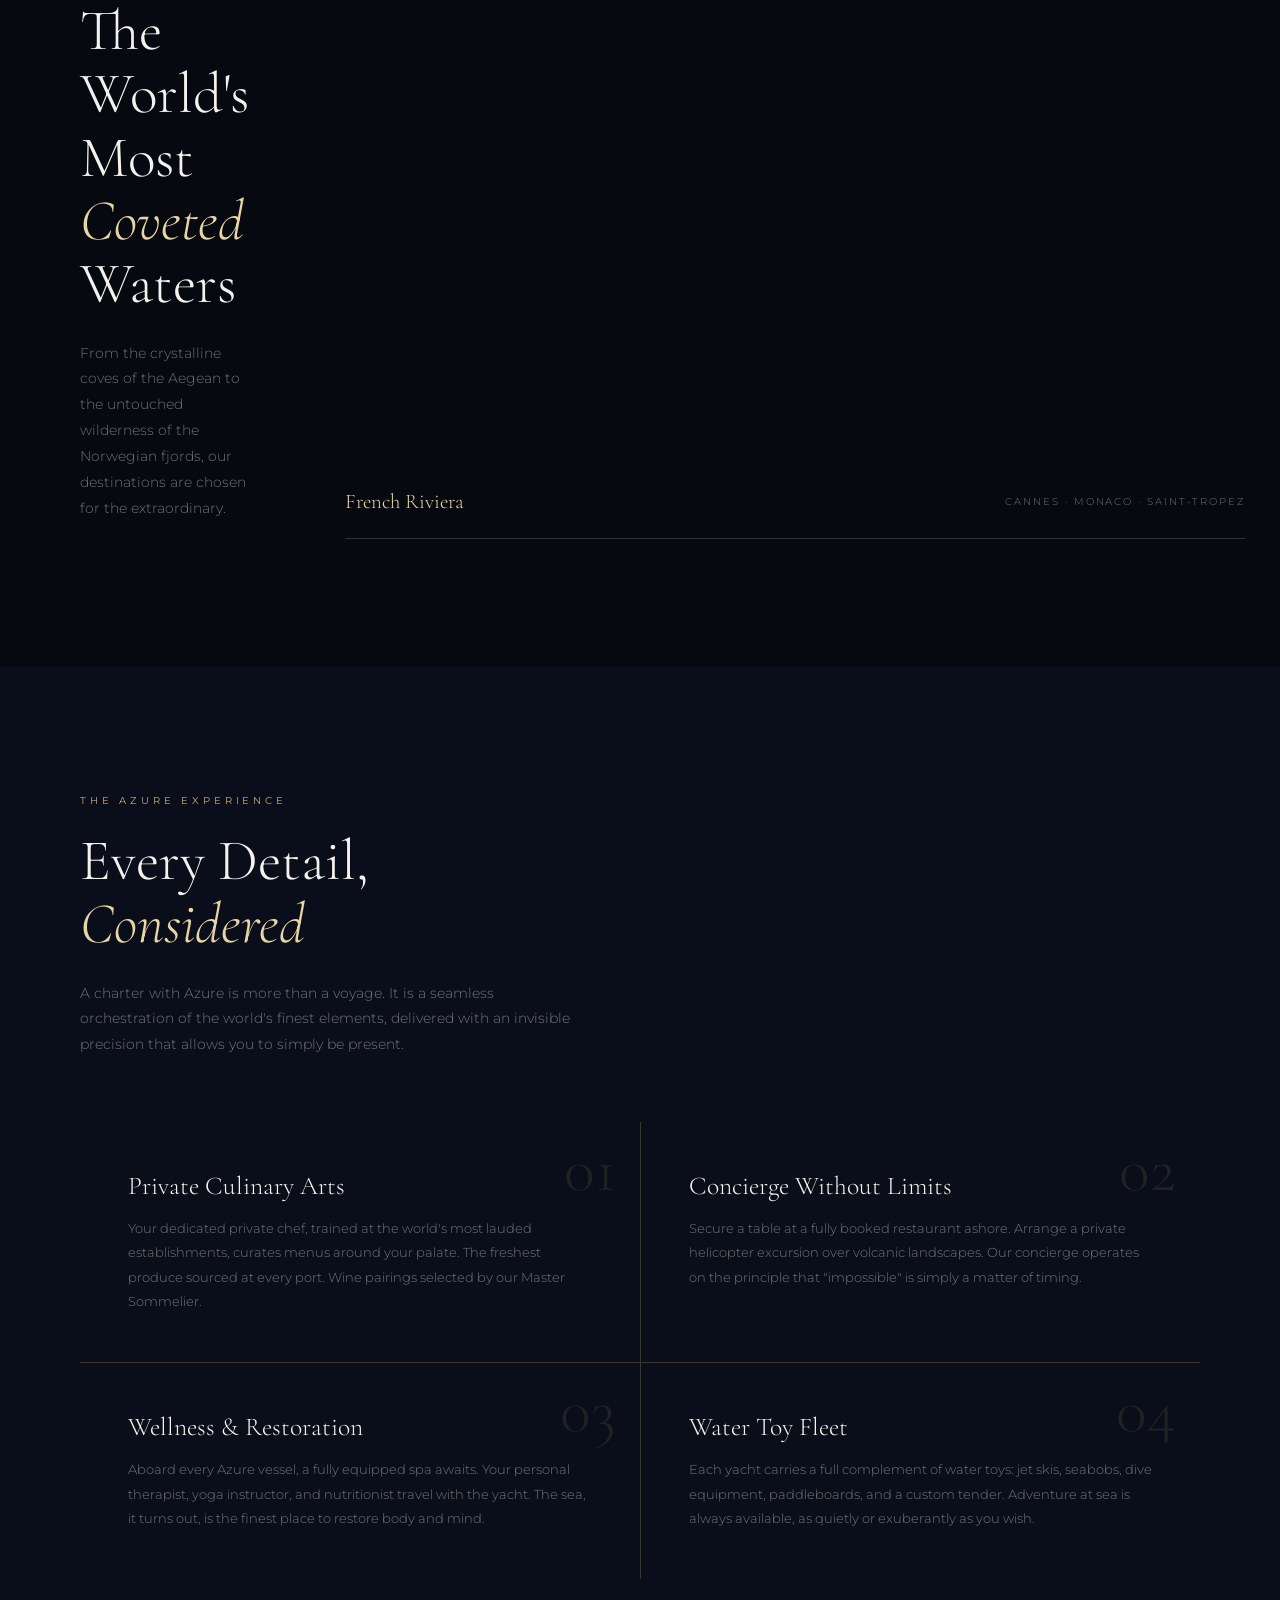
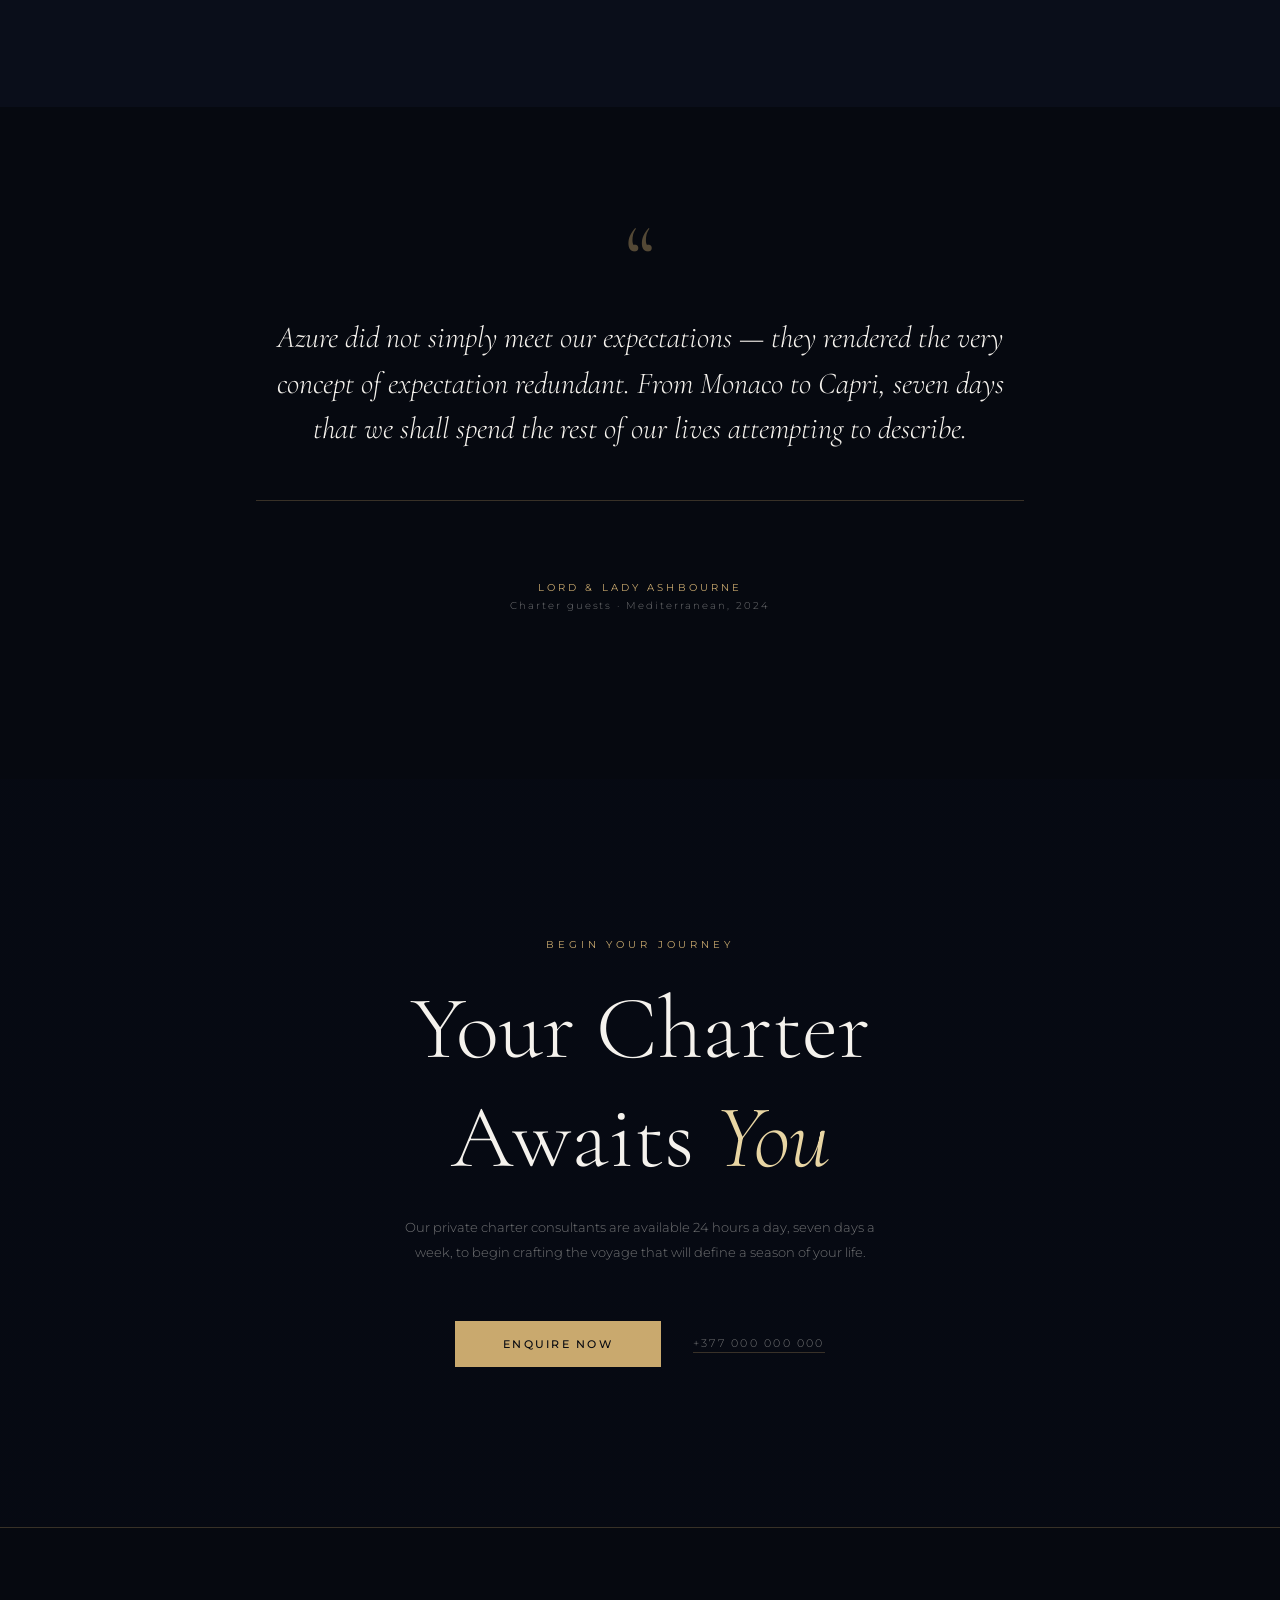
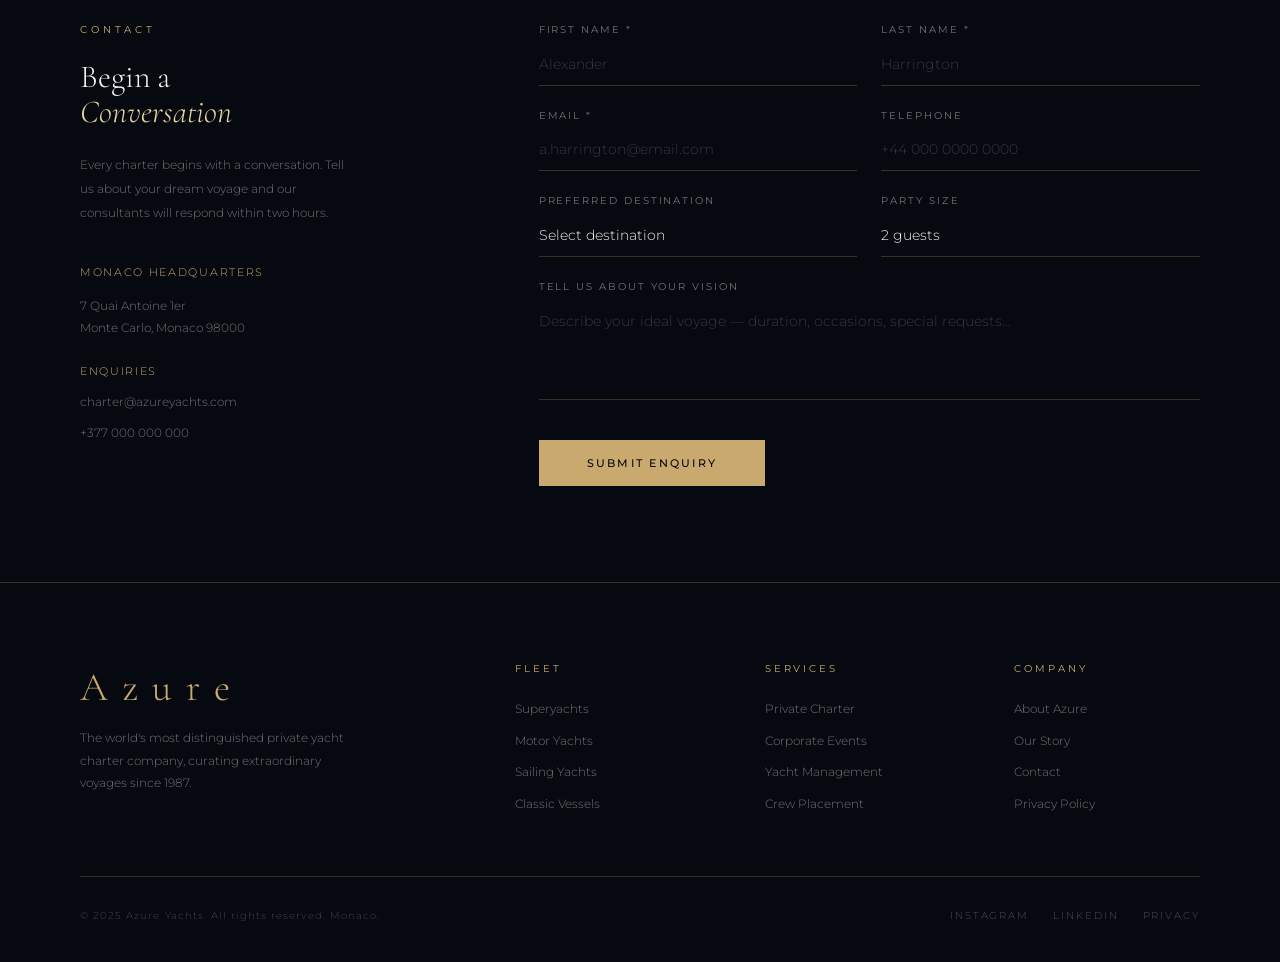
==== commit f6b058f0: "Add files via upload" ====
--- a/index.html
+++ b/index.html
@@ -30,7 +30,7 @@
   <link href="https://fonts.googleapis.com/css2?family=Cormorant+Garamond:ital,wght@0,300;0,400;0,500;0,600;1,300;1,400&family=Montserrat:wght@200;300;400;500&display=swap" rel="stylesheet">
 
   <!-- Styles -->
-  <link rel="stylesheet" href="css/style.css">
+  <link rel="stylesheet" href="css/style.css?v=2">
   <link rel="stylesheet" href="css/index.css">
 
   <!-- Structured Data -->
@@ -405,8 +405,8 @@
 </main>
 
 <!-- Scripts -->
-<script src="js/components.js"></script>
-<script src="js/main.js"></script>
-<script src="js/index.js"></script>
+<script src="js/components.js?v=2"></script>
+<script src="js/main.js?v=2"></script>
+<script src="js/index.js?v=2"></script>
 </body>
 </html>
--- a/css/style.css
+++ b/css/style.css
@@ -29,7 +29,7 @@
   cursor: none;
 }
 
-/* Hide cursor on touch devices */
+/* Hide custom cursor on touch devices */
 @media (hover: none) {
   body { cursor: auto; }
   .cursor, .cursor-ring { display: none; }
@@ -43,7 +43,7 @@
   background: var(--gold); border-radius: 50%;
   pointer-events: none; z-index: 9999;
   transform: translate(-50%, -50%);
-  transition: transform 0.1s ease, width 0.2s ease, height 0.2s ease;
+  transition: width 0.2s ease, height 0.2s ease;
   will-change: left, top;
 }
 .cursor-ring {
@@ -58,13 +58,13 @@
 .cursor-ring.hover { width: 56px; height: 56px; opacity: 0.4; }
 
 /* =============================================
-   NAVIGATION
+   NAVIGATION — BASE
    ============================================= */
 nav {
   position: fixed; top: 0; left: 0; right: 0; z-index: 200;
   padding: 2rem 5rem;
   display: flex; align-items: center; justify-content: space-between;
-  transition: all 0.5s ease;
+  transition: padding 0.5s ease, background 0.5s ease, border-color 0.5s ease;
 }
 nav.scrolled {
   background: rgba(6,9,16,0.95);
@@ -76,25 +76,31 @@
 .nav-logo {
   font-family: 'Cormorant Garamond', serif;
   font-size: 2rem; font-weight: 300; letter-spacing: 0.4em;
-  color: var(--gold); text-decoration: none;
-  text-transform: uppercase; z-index: 201;
+  color: var(--gold); text-decoration: none; text-transform: uppercase;
+  z-index: 201; position: relative;
 }
 .nav-links {
   display: flex; gap: 3rem; list-style: none; align-items: center;
 }
+
 .nav-links a {
   color: var(--muted); text-decoration: none;
   font-size: 0.68rem; letter-spacing: 0.2em; text-transform: uppercase;
-  transition: color 0.3s ease; font-weight: 400;
-}
-.nav-links a:hover, .nav-links a.active { color: var(--gold); }
+  font-weight: 400; font-family: 'Montserrat', sans-serif;
+  transition: color 0.3s ease;
+}
+.nav-links a:hover,
+.nav-links a.active {
+  color: var(--gold);
+}
+
+/* CTA button in nav */
 .nav-cta {
   padding: 0.65rem 1.8rem !important;
   border: 1px solid var(--border) !important;
   color: var(--gold) !important;
   font-size: 0.62rem !important;
-  transition: all 0.3s ease !important;
-  font-weight: 400 !important;
+  transition: background 0.3s ease, border-color 0.3s ease, color 0.3s ease !important;
 }
 .nav-cta:hover {
   background: var(--subtle) !important;
@@ -102,44 +108,56 @@
   color: var(--gold-light) !important;
 }
 
-/* Hamburger */
+/* =============================================
+   HAMBURGER BUTTON
+   ============================================= */
 .nav-hamburger {
   display: none; flex-direction: column; gap: 5px;
-  background: none; border: none; cursor: pointer; z-index: 201; padding: 4px;
+  background: none; border: none; cursor: pointer;
+  z-index: 201; padding: 6px; position: relative;
 }
 .nav-hamburger span {
   display: block; width: 24px; height: 1px; background: var(--gold);
-  transition: all 0.3s ease; transform-origin: center;
+  transition: transform 0.3s ease, opacity 0.3s ease;
+  transform-origin: center;
 }
 .nav-hamburger.open span:nth-child(1) { transform: translateY(6px) rotate(45deg); }
 .nav-hamburger.open span:nth-child(2) { opacity: 0; }
 .nav-hamburger.open span:nth-child(3) { transform: translateY(-6px) rotate(-45deg); }
 
-/* Mobile menu */
+/* =============================================
+   MOBILE MENU OVERLAY
+   ============================================= */
 .nav-mobile {
-  display: none; position: fixed; inset: 0; z-index: 199;
+  display: none;
+  position: fixed; inset: 0; z-index: 199;
   background: rgba(6,9,16,0.98);
   flex-direction: column; align-items: center; justify-content: center;
-  gap: 2.5rem;
+  gap: 2.2rem;
+  overflow-y: auto;
+  padding: 5rem 2rem;
 }
 .nav-mobile.open { display: flex; }
-.nav-mobile a {
-  font-family: 'Cormorant Garamond', serif;
-  font-size: 2.5rem; font-weight: 300; color: var(--white);
-  text-decoration: none; letter-spacing: 0.05em;
+
+/* All direct-child links in the mobile menu */
+.nav-mobile > a {
+  font-family: 'Cormorant Garamond', serif;
+  font-size: 2.5rem; font-weight: 300;
+  color: var(--white); text-decoration: none; letter-spacing: 0.05em;
   transition: color 0.3s ease;
 }
-.nav-mobile a:hover { color: var(--gold-light); }
+.nav-mobile > a:hover { color: var(--gold-light); }
+
+/* CTA link in mobile menu */
 .nav-mobile .mobile-cta {
   font-family: 'Montserrat', sans-serif;
-  font-size: 0.7rem; letter-spacing: 0.25em; text-transform: uppercase;
+  font-size: 0.65rem; letter-spacing: 0.25em; text-transform: uppercase;
   color: var(--gold); border: 1px solid var(--border);
-  padding: 0.8rem 2.5rem; margin-top: 1rem;
-  font-size: 0.65rem;
-}
-
-/* =============================================
-   TYPOGRAPHY & SHARED COMPONENTS
+  padding: 0.8rem 2.5rem; margin-top: 0.5rem;
+}
+
+/* =============================================
+   TYPOGRAPHY
    ============================================= */
 .section-tag {
   font-size: 0.6rem; letter-spacing: 0.4em; text-transform: uppercase;
@@ -148,24 +166,23 @@
 .section-title {
   font-family: 'Cormorant Garamond', serif;
   font-size: clamp(2.2rem, 4.5vw, 3.8rem);
-  font-weight: 300; line-height: 1.1;
-  color: var(--white); margin-bottom: 1.5rem;
+  font-weight: 300; line-height: 1.1; color: var(--white); margin-bottom: 1.5rem;
 }
 .section-title em { font-style: italic; color: var(--gold-light); }
 .section-body {
   font-size: 0.85rem; line-height: 1.9; color: var(--muted);
   max-width: 500px; font-weight: 300;
 }
-.gold-divider {
-  width: 60px; height: 1px; background: var(--gold); margin: 0 0 2rem;
-}
-
-/* Buttons */
+.gold-divider { width: 60px; height: 1px; background: var(--gold); margin: 0 0 2rem; }
+
+/* =============================================
+   BUTTONS
+   ============================================= */
 .btn-primary {
   padding: 1rem 3rem; background: var(--gold); color: var(--deep);
   text-decoration: none; font-size: 0.7rem;
   letter-spacing: 0.2em; text-transform: uppercase; font-weight: 500;
-  transition: all 0.3s ease; display: inline-block;
+  transition: background 0.3s ease; display: inline-block;
   border: none; font-family: 'Montserrat', sans-serif;
 }
 .btn-primary:hover { background: var(--gold-light); }
@@ -173,11 +190,13 @@
   color: var(--muted); text-decoration: none; font-size: 0.7rem;
   letter-spacing: 0.2em; text-transform: uppercase; font-weight: 300;
   border-bottom: 1px solid var(--border); padding-bottom: 2px;
-  transition: all 0.3s ease; display: inline-block;
+  transition: color 0.3s ease, border-color 0.3s ease; display: inline-block;
 }
 .btn-ghost:hover { color: var(--gold); border-color: var(--gold); }
 
-/* Reveal animations */
+/* =============================================
+   SCROLL REVEAL
+   ============================================= */
 .reveal {
   opacity: 0; transform: translateY(28px);
   transition: opacity 0.8s ease, transform 0.8s ease;
@@ -230,7 +249,7 @@
 .footer-social a:hover { color: var(--gold); }
 
 /* =============================================
-   FORM STYLES
+   FORMS
    ============================================= */
 .form-row { display: grid; grid-template-columns: 1fr 1fr; gap: 1.5rem; margin-bottom: 1.5rem; }
 .form-group { display: flex; flex-direction: column; gap: 0.5rem; }
@@ -257,7 +276,10 @@
 .form-group select option { background: #0a0e1a; color: var(--white); }
 .form-group textarea { resize: none; height: 100px; }
 .form-full { grid-column: 1 / -1; }
-.form-error { color: #e06060; font-size: 0.6rem; letter-spacing: 0.1em; margin-top: 0.3rem; display: none; }
+.form-error {
+  color: #e06060; font-size: 0.6rem; letter-spacing: 0.1em;
+  margin-top: 0.3rem; display: none;
+}
 .form-group.invalid .form-error { display: block; }
 .form-group.invalid input,
 .form-group.invalid select,
@@ -296,31 +318,35 @@
   padding-left: 5rem; padding-right: 5rem;
   border-bottom: 1px solid var(--border);
 }
-.page-hero-tag { font-size: 0.6rem; letter-spacing: 0.4em; color: var(--gold); text-transform: uppercase; display: block; margin-bottom: 1.5rem; }
+.page-hero-tag {
+  font-size: 0.6rem; letter-spacing: 0.4em; color: var(--gold);
+  text-transform: uppercase; display: block; margin-bottom: 1.5rem;
+}
 .page-hero h1 {
   font-family: 'Cormorant Garamond', serif;
-  font-size: clamp(3rem, 7vw, 6rem); font-weight: 300; line-height: 1;
-  color: var(--white);
+  font-size: clamp(3rem, 7vw, 6rem); font-weight: 300; line-height: 1; color: var(--white);
 }
 .page-hero h1 em { font-style: italic; color: var(--gold-light); }
 
 /* =============================================
-   RESPONSIVE — TABLET & MOBILE
+   RESPONSIVE
    ============================================= */
 @media (max-width: 1100px) {
   nav { padding: 1.5rem 2rem; }
   nav.scrolled { padding: 1rem 2rem; }
   .nav-links { display: none; }
   .nav-hamburger { display: flex; }
+
   .stats-strip { grid-template-columns: repeat(2, 1fr); padding: 2rem; }
   .stat-item:nth-child(2) { border-right: none; }
+
   footer { padding: 4rem 2rem 2rem; }
   .footer-grid { grid-template-columns: 1fr 1fr; gap: 2.5rem; }
   .page-hero { padding-left: 2rem; padding-right: 2rem; }
 }
 
 @media (max-width: 640px) {
-  .stats-strip { grid-template-columns: 1fr 1fr; padding: 1.5rem; }
+  .stats-strip { padding: 1.5rem; }
   .stat-item { padding: 1rem; }
   .stat-num { font-size: 2.8rem; }
   .footer-grid { grid-template-columns: 1fr; gap: 2rem; }
